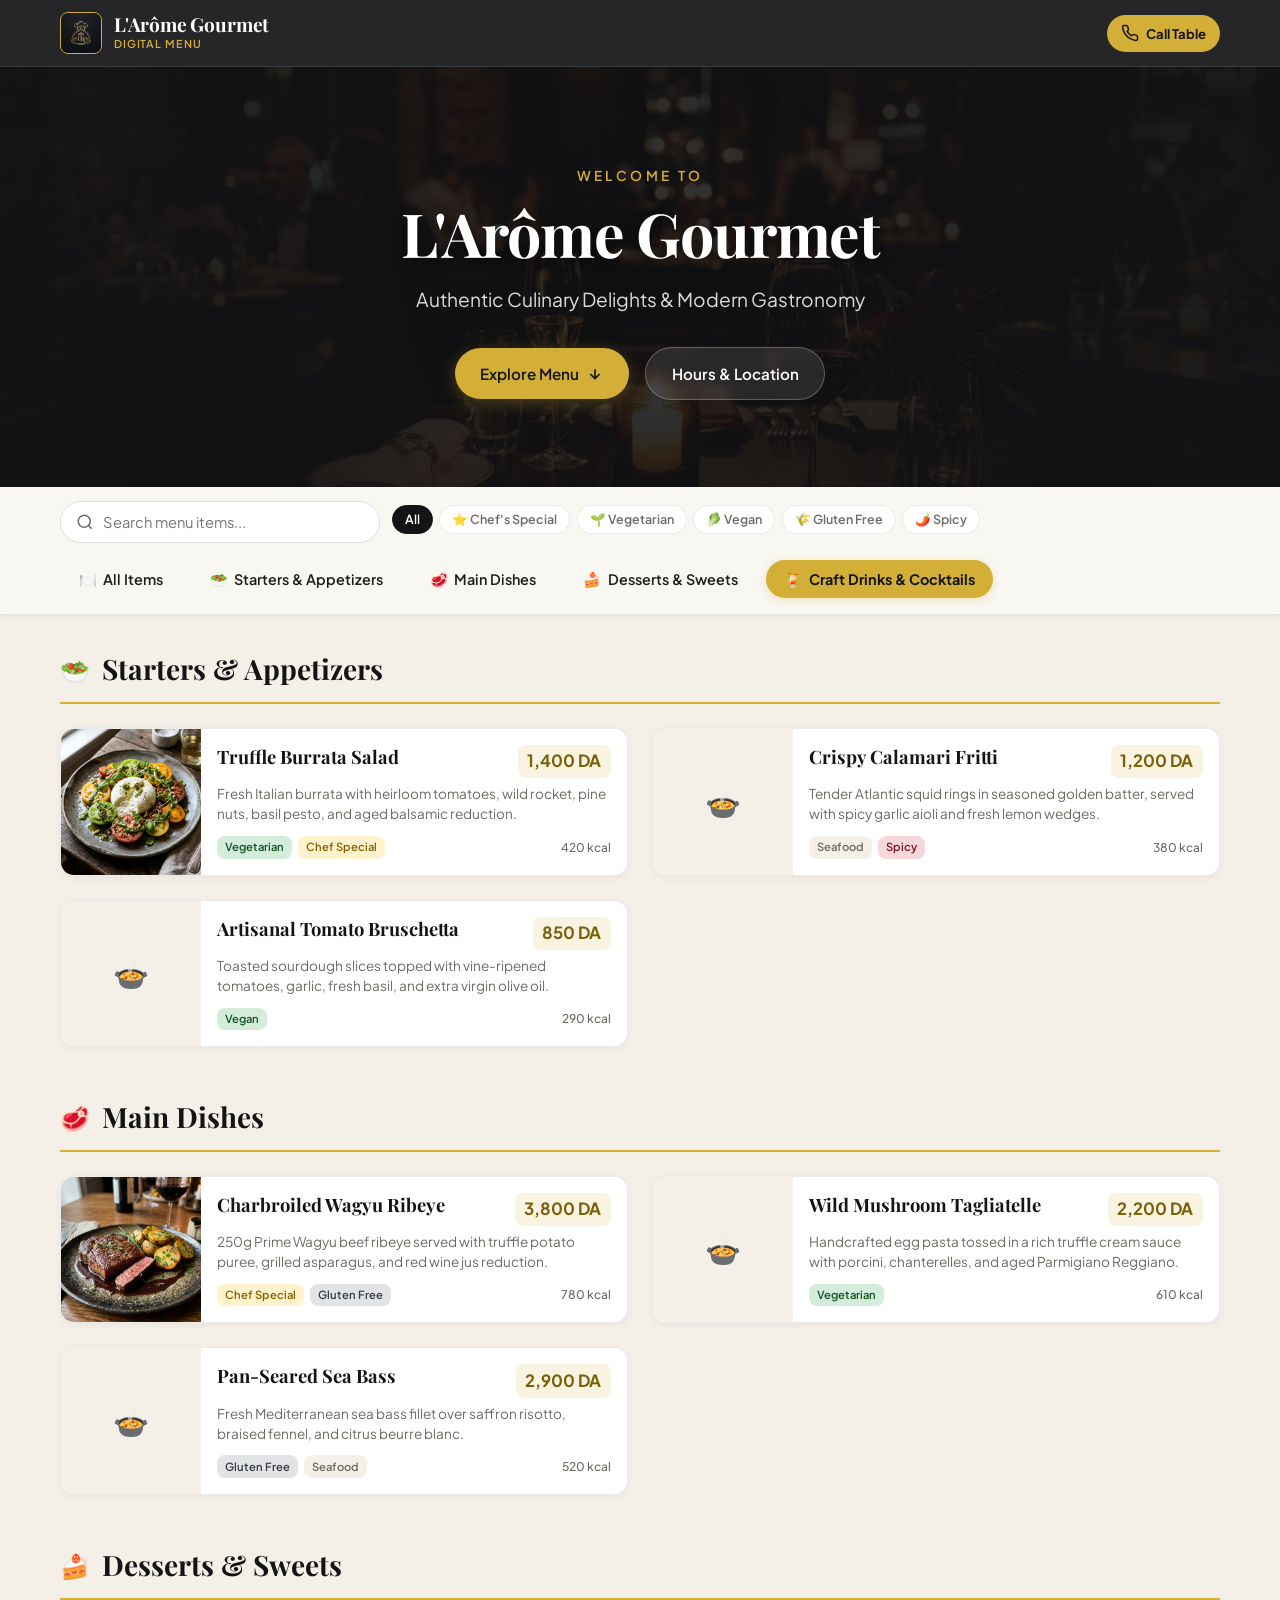
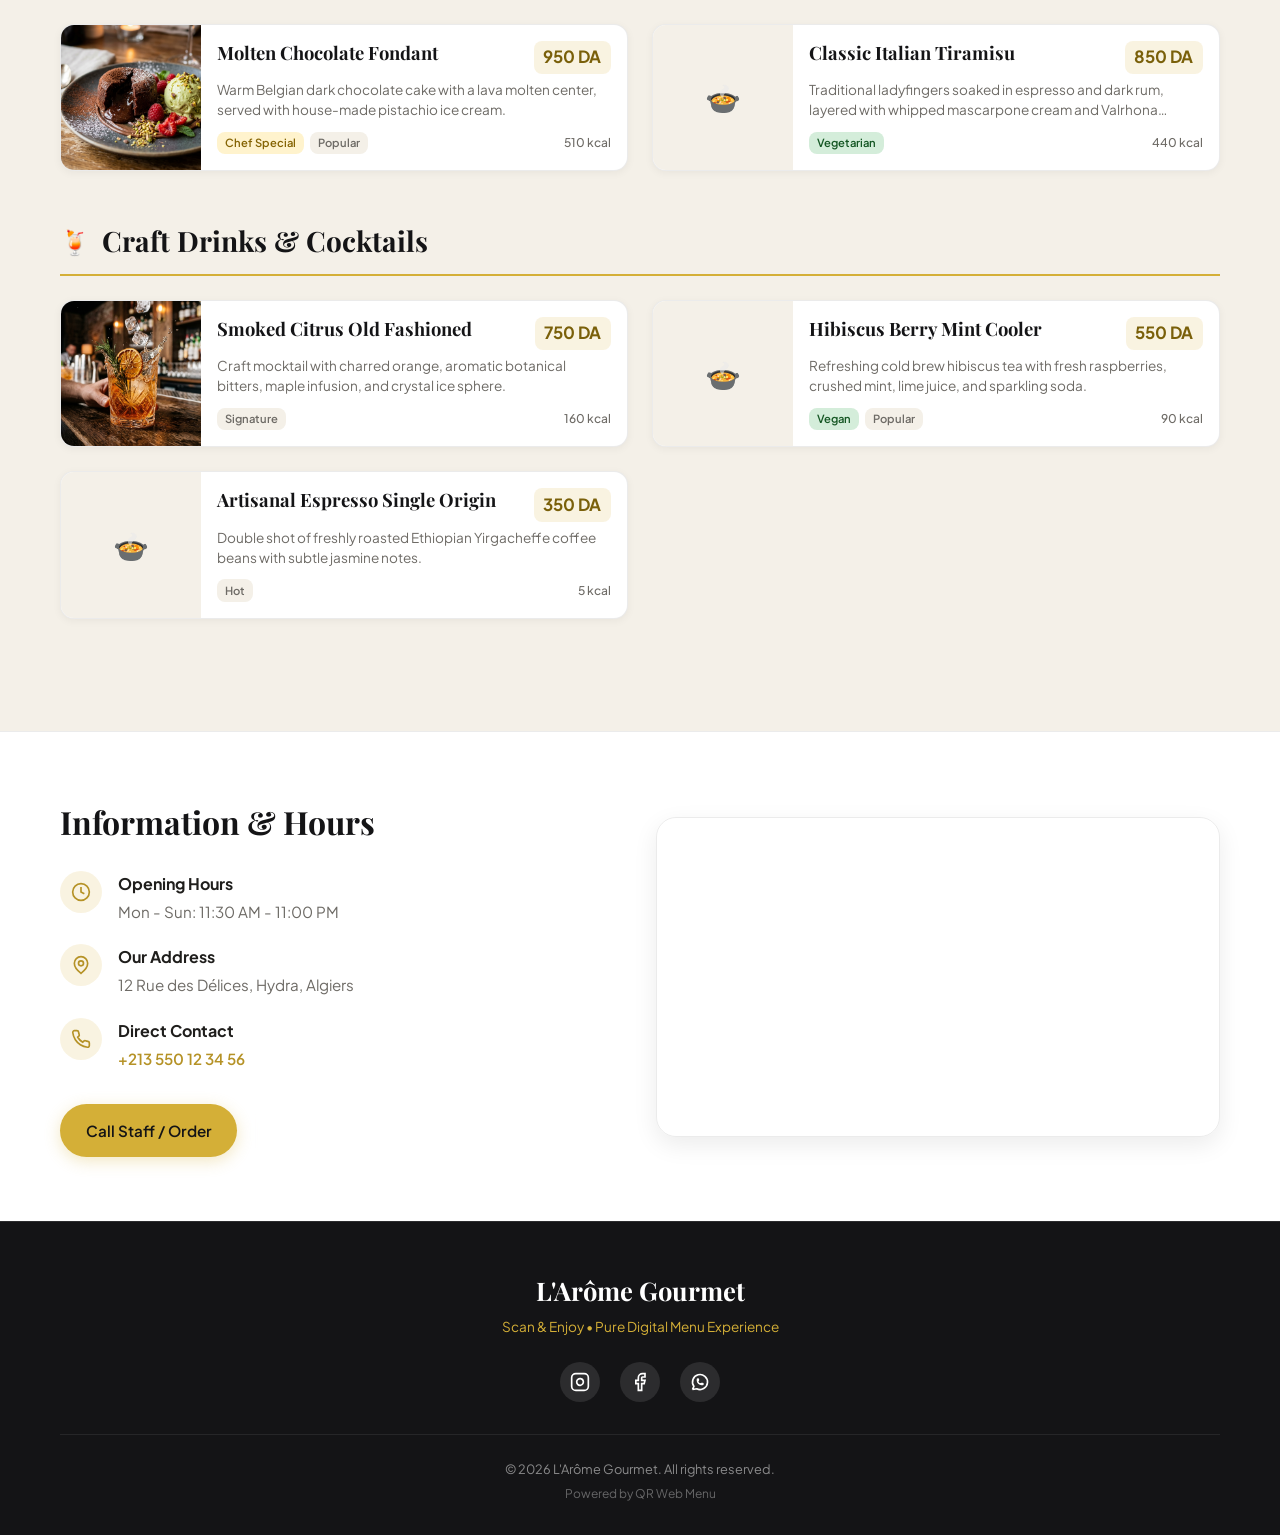
==== index.html @ 0fc79d44 "first commit" ====
<!DOCTYPE html>
<html lang="en">
<head>
  <meta charset="UTF-8">
  <meta name="viewport" content="width=device-width, initial-scale=1.0, maximum-scale=5.0">
  <meta name="description" content="Digital restaurant menu - Scan QR code on your table to view our fresh dishes, starters, desserts, and craft beverages.">
  <meta name="theme-color" content="#141416">
  <title>Restaurant Menu</title>
  
  <!-- Preconnect to Google Fonts -->
  <link rel="preconnect" href="https://fonts.googleapis.com">
  <link rel="preconnect" href="https://fonts.gstatic.com" crossorigin>
  <link href="https://fonts.googleapis.com/css2?family=Playfair+Display:ital,wght@0,500;0,600;0,700;1,400&family=Plus+Jakarta+Sans:wght@400;500;600;700&display=swap" rel="stylesheet">
  
  <!-- Stylesheet -->
  <link rel="stylesheet" href="style.css">
</head>
<body>

  <!-- =========================================================================
       1. HEADER (Sticky on scroll, mobile friendly)
       ========================================================================= -->
  <header class="site-header" id="site-header">
    <div class="container header-container">
      <a href="#hero" class="brand-link" id="brand-link">
        <img id="header-logo" src="data:image/svg+xml,%3Csvg xmlns='http://www.w3.org/2000/svg' width='1' height='1'%3E%3C/svg%3E" alt="Restaurant Logo" class="brand-logo" width="42" height="42">
        <div class="brand-text">
          <span id="header-name" class="brand-name">Restaurant</span>
          <span class="brand-badge">Digital Menu</span>
        </div>
      </a>

      <div class="header-actions">
        <a id="header-call-btn" href="tel:" class="header-action-btn call-btn" aria-label="Call Restaurant">
          <svg width="18" height="18" viewBox="0 0 24 24" fill="none" stroke="currentColor" stroke-width="2"><path d="M22 16.92v3a2 2 0 0 1-2.18 2 19.79 19.79 0 0 1-8.63-3.07 19.5 19.5 0 0 1-6-6 19.79 19.79 0 0 1-3.07-8.67A2 2 0 0 1 4.11 2h3a2 2 0 0 1 2 1.72 12.84 12.84 0 0 0 .7 2.81 2 2 0 0 1-.45 2.11L8.09 9.91a16 16 0 0 0 6 6l1.27-1.27a2 2 0 0 1 2.11-.45 12.84 12.84 0 0 0 2.81.7A2 2 0 0 1 22 16.92z"/></svg>
          <span class="btn-text">Call Table</span>
        </a>
      </div>
    </div>
  </header>

  <!-- =========================================================================
       2. HERO SECTION (Tagline, background image or color)
       ========================================================================= -->
  <section class="hero-section" id="hero">
    <div class="hero-backdrop" id="hero-backdrop"></div>
    <div class="hero-overlay"></div>
    <div class="container hero-content">
      <span class="hero-subheading">Welcome To</span>
      <h1 id="hero-title" class="hero-title">Restaurant Name</h1>
      <p id="hero-tagline" class="hero-tagline">Short tagline or welcome message</p>
      
      <div class="hero-buttons">
        <a href="#menu" class="btn btn-primary">
          <span>Explore Menu</span>
          <svg width="16" height="16" viewBox="0 0 24 24" fill="none" stroke="currentColor" stroke-width="2.5"><path d="M12 5v14M19 12l-7 7-7-7"/></svg>
        </a>
        <a href="#info" class="btn btn-outline">
          <span>Hours & Location</span>
        </a>
      </div>
    </div>
  </section>

  <!-- =========================================================================
       3. MENU SECTION (Categories, Search, Cards dynamically rendered via JS)
       ========================================================================= -->
  <section class="menu-section" id="menu">
    
    <!-- Sticky Control Panel: Search & Category Navigation -->
    <div class="menu-controls-sticky">
      <div class="container">
        
        <!-- Search & Filter Row -->
        <div class="search-filter-wrapper">
          <div class="search-box">
            <svg class="search-icon" width="18" height="18" viewBox="0 0 24 24" fill="none" stroke="currentColor" stroke-width="2"><circle cx="11" cy="11" r="8"/><path d="m21 21-4.3-4.3"/></svg>
            <input type="text" id="search-input" placeholder="Search menu items..." aria-label="Search menu items">
            <button id="clear-search-btn" class="clear-search-btn" aria-label="Clear Search" hidden>&times;</button>
          </div>

          <!-- Tag Filters (Dietary/Features) -->
          <div class="tag-filters" id="tag-filters">
            <button class="tag-pill active" data-tag="all">All</button>
            <button class="tag-pill" data-tag="Chef Special">⭐ Chef's Special</button>
            <button class="tag-pill" data-tag="Vegetarian">🌱 Vegetarian</button>
            <button class="tag-pill" data-tag="Vegan">🥬 Vegan</button>
            <button class="tag-pill" data-tag="Gluten Free">🌾 Gluten Free</button>
            <button class="tag-pill" data-tag="Spicy">🌶️ Spicy</button>
          </div>
        </div>

        <!-- Horizontal Scrollable Category Tabs -->
        <nav class="category-tabs" id="category-tabs" aria-label="Menu categories">
          <!-- Dynamically populated by script.js -->
        </nav>
      </div>
    </div>

    <!-- Main Dynamic Menu Items Container -->
    <div class="container menu-display">
      <div id="menu-container" class="menu-container">
        <!-- Rendered dynamically by script.js from menu-data.js -->
      </div>
      
      <div id="no-results" class="no-results" hidden>
        <div class="no-results-icon">🔍</div>
        <h3>No matching dishes found</h3>
        <p>Try searching for something else or reset your filter.</p>
        <button id="reset-filter-btn" class="btn btn-outline">Reset Search</button>
      </div>
    </div>
  </section>

  <!-- =========================================================================
       4. INFO SECTION (Hours, Address, Phone, Google Maps iframe)
       ========================================================================= -->
  <section class="info-section" id="info">
    <div class="container">
      <div class="info-grid">
        
        <div class="info-card">
          <h2 class="info-heading">Information & Hours</h2>
          
          <div class="info-item">
            <div class="info-icon">
              <svg width="20" height="20" viewBox="0 0 24 24" fill="none" stroke="currentColor" stroke-width="2"><circle cx="12" cy="12" r="10"/><polyline points="12 6 12 12 16 14"/></svg>
            </div>
            <div>
              <h3>Opening Hours</h3>
              <p id="info-hours">Mon - Sun: 11:30 AM - 11:00 PM</p>
            </div>
          </div>

          <div class="info-item">
            <div class="info-icon">
              <svg width="20" height="20" viewBox="0 0 24 24" fill="none" stroke="currentColor" stroke-width="2"><path d="M20 10c0 6-8 12-8 12s-8-6-8-12a8 8 0 0 1 16 0Z"/><circle cx="12" cy="10" r="3"/></svg>
            </div>
            <div>
              <h3>Our Address</h3>
              <p id="info-address">12 Rue des Délices, Hydra, Algiers</p>
            </div>
          </div>

          <div class="info-item">
            <div class="info-icon">
              <svg width="20" height="20" viewBox="0 0 24 24" fill="none" stroke="currentColor" stroke-width="2"><path d="M22 16.92v3a2 2 0 0 1-2.18 2 19.79 19.79 0 0 1-8.63-3.07 19.5 19.5 0 0 1-6-6 19.79 19.79 0 0 1-3.07-8.67A2 2 0 0 1 4.11 2h3a2 2 0 0 1 2 1.72 12.84 12.84 0 0 0 .7 2.81 2 2 0 0 1-.45 2.11L8.09 9.91a16 16 0 0 0 6 6l1.27-1.27a2 2 0 0 1 2.11-.45 12.84 12.84 0 0 0 2.81.7A2 2 0 0 1 22 16.92z"/></svg>
            </div>
            <div>
              <h3>Direct Contact</h3>
              <a id="info-phone" href="tel:" class="contact-link">+213 550 12 34 56</a>
            </div>
          </div>

          <!-- Quick Action Buttons -->
          <div class="info-actions">
            <a id="info-call-action" href="tel:" class="btn btn-primary">
              <span>Call Staff / Order</span>
            </a>
            <a id="info-map-action" href="#map-box" class="btn btn-outline">
              <span>Get Directions</span>
            </a>
          </div>
        </div>

        <!-- Google Maps Embed Container -->
        <div class="map-card" id="map-box">
          <iframe id="google-map-iframe" src="" width="100%" height="100%" style="border:0;" allowfullscreen="" loading="lazy" referrerpolicy="no-referrer-when-downgrade" title="Restaurant Map Location"></iframe>
        </div>

      </div>
    </div>
  </section>

  <!-- =========================================================================
       5. FOOTER (Social links & small credit line)
       ========================================================================= -->
  <footer class="site-footer">
    <div class="container footer-content">
      <div class="footer-brand">
        <span id="footer-restaurant-name" class="footer-name">Restaurant</span>
        <p class="footer-sub">Scan & Enjoy • Pure Digital Menu Experience</p>
      </div>

      <div class="social-links" id="social-links">
        <!-- Rendered dynamically by script.js -->
      </div>

      <div class="footer-bottom">
        <p>&copy; <span id="copyright-year">2026</span> <span id="footer-copy-name">Restaurant</span>. All rights reserved.</p>
        <p class="credit-line">Powered by QR Web Menu</p>
      </div>
    </div>
  </footer>

  <!-- =========================================================================
       ITEM DETAIL MODAL (Quick View on card click)
       ========================================================================= -->
  <div id="item-modal" class="modal" aria-hidden="true" role="dialog">
    <div class="modal-backdrop" id="modal-backdrop"></div>
    <div class="modal-card">
      <button id="modal-close" class="modal-close" aria-label="Close Modal">&times;</button>
      <div id="modal-body" class="modal-body">
        <!-- Populated dynamically via JS -->
      </div>
    </div>
  </div>

  <!-- =========================================================================
       SCRIPTS (Must load menu-data.js first, then script.js)
       ========================================================================= -->
  <script src="menu-data.js"></script>
  <script src="script.js"></script>
</body>
</html>
---- style.css ----
/* ==========================================================================
   STYLE.CSS - MODERN RESPONSIVE RESTAURANT DIGITAL MENU
   ==========================================================================
   CSS Custom Properties at :root sync dynamically with menu-data.js
   Mobile-first architecture tailored for instant QR code table access.
   ========================================================================== */

/* --------------------------------------------------------------------------
   1. COLOR PALETTE & DESIGN TOKENS
   -------------------------------------------------------------------------- */
:root {
  /* Default fallbacks - overwritten dynamically by script.js using menu-data.js */
  --color-primary: #141416;
  --color-secondary: #f9f7f2;
  --color-accent: #d4af37;
  --color-accent-hover: #b59226;
  --color-text: #1f1e1c;
  --color-text-muted: #6e6b66;
  --color-bg-light: #f4f0e8;
  --color-card-bg: #ffffff;
  --color-border: rgba(0, 0, 0, 0.08);

  /* Functional Theme Tokens */
  --font-serif: 'Playfair Display', Georgia, serif;
  --font-sans: 'Plus Jakarta Sans', -apple-system, BlinkMacSystemFont, 'Segoe UI', Roboto, sans-serif;
  
  --radius-sm: 8px;
  --radius-md: 14px;
  --radius-lg: 20px;
  --radius-full: 9999px;

  --shadow-sm: 0 2px 8px rgba(0, 0, 0, 0.05);
  --shadow-md: 0 8px 24px rgba(0, 0, 0, 0.08);
  --shadow-lg: 0 16px 36px rgba(0, 0, 0, 0.15);

  --transition-fast: 0.2s cubic-bezier(0.4, 0, 0.2, 1);
  --transition-normal: 0.3s cubic-bezier(0.4, 0, 0.2, 1);
}

/* --------------------------------------------------------------------------
   2. CORE RESET & BASE STYLES
   -------------------------------------------------------------------------- */
*, *::before, *::after {
  box-sizing: border-box;
  margin: 0;
  padding: 0;
}

html {
  scroll-behavior: smooth;
  scroll-padding-top: 130px; /* Offset for double sticky bar on mobile */
  font-size: 16px;
  -webkit-tap-highlight-color: transparent;
}

body {
  font-family: var(--font-sans);
  background-color: var(--color-bg-light);
  color: var(--color-text);
  line-height: 1.6;
  -webkit-font-smoothing: antialiased;
  -moz-osx-font-smoothing: grayscale;
  overflow-x: hidden;
}

img {
  max-width: 100%;
  height: auto;
  display: block;
}

a {
  color: inherit;
  text-decoration: none;
}

button {
  font-family: inherit;
  cursor: pointer;
  border: none;
  background: none;
}

.container {
  width: 100%;
  max-width: 1200px;
  margin: 0 auto;
  padding: 0 1.25rem;
}

/* --------------------------------------------------------------------------
   3. HEADER (Sticky Navigation)
   -------------------------------------------------------------------------- */
.site-header {
  position: sticky;
  top: 0;
  z-index: 100;
  background-color: rgba(20, 20, 22, 0.92);
  backdrop-filter: blur(12px);
  -webkit-backdrop-filter: blur(12px);
  border-bottom: 1px solid rgba(255, 255, 255, 0.1);
  color: #ffffff;
  padding: 0.75rem 0;
  transition: background-color var(--transition-normal);
}

.header-container {
  display: flex;
  align-items: center;
  justify-content: space-between;
}

.brand-link {
  display: flex;
  align-items: center;
  gap: 0.75rem;
}

.brand-logo {
  width: 42px;
  height: 42px;
  border-radius: var(--radius-sm);
  object-fit: cover;
  border: 1px solid var(--color-accent);
  background-color: var(--color-primary);
}

.brand-text {
  display: flex;
  flex-direction: column;
}

.brand-name {
  font-family: var(--font-serif);
  font-size: 1.2rem;
  font-weight: 700;
  line-height: 1.1;
  color: #ffffff;
  letter-spacing: -0.01em;
}

.brand-badge {
  font-size: 0.68rem;
  text-transform: uppercase;
  letter-spacing: 0.08em;
  color: var(--color-accent);
  font-weight: 600;
}

.header-action-btn {
  display: inline-flex;
  align-items: center;
  gap: 0.4rem;
  background: var(--color-accent);
  color: var(--color-primary);
  font-weight: 700;
  font-size: 0.82rem;
  padding: 0.5rem 0.9rem;
  border-radius: var(--radius-full);
  transition: transform var(--transition-fast), background var(--transition-fast);
}

.header-action-btn:active {
  transform: scale(0.95);
}

/* --------------------------------------------------------------------------
   4. HERO SECTION
   -------------------------------------------------------------------------- */
.hero-section {
  position: relative;
  min-height: 420px;
  display: flex;
  align-items: center;
  justify-content: center;
  text-align: center;
  color: #ffffff;
  padding: 4rem 1.25rem 3.5rem;
  background-color: var(--color-primary);
  overflow: hidden;
}

.hero-backdrop {
  position: absolute;
  inset: 0;
  background-size: cover;
  background-position: center;
  opacity: 0.35;
  filter: brightness(0.7) contrast(1.1);
  transform: scale(1.05);
  transition: transform 10s ease-out;
}

.hero-section:hover .hero-backdrop {
  transform: scale(1);
}

.hero-overlay {
  position: absolute;
  inset: 0;
  background: radial-gradient(circle at center, rgba(20,20,22,0.4) 0%, rgba(20,20,22,0.92) 100%);
}

.hero-content {
  position: relative;
  z-index: 2;
  max-width: 680px;
}

.hero-subheading {
  display: inline-block;
  font-size: 0.85rem;
  text-transform: uppercase;
  letter-spacing: 0.25em;
  color: var(--color-accent);
  margin-bottom: 0.75rem;
  font-weight: 600;
}

.hero-title {
  font-family: var(--font-serif);
  font-size: clamp(2.2rem, 6vw, 3.8rem);
  font-weight: 700;
  line-height: 1.15;
  margin-bottom: 1rem;
  letter-spacing: -0.02em;
  text-shadow: 0 2px 10px rgba(0,0,0,0.5);
}

.hero-tagline {
  font-size: clamp(1rem, 2.5vw, 1.2rem);
  color: rgba(255, 255, 255, 0.85);
  margin-bottom: 2rem;
  font-weight: 400;
  max-width: 540px;
  margin-left: auto;
  margin-right: auto;
}

.hero-buttons {
  display: flex;
  align-items: center;
  justify-content: center;
  gap: 1rem;
  flex-wrap: wrap;
}

/* Button Variants */
.btn {
  display: inline-flex;
  align-items: center;
  justify-content: center;
  gap: 0.5rem;
  padding: 0.85rem 1.6rem;
  border-radius: var(--radius-full);
  font-weight: 600;
  font-size: 0.95rem;
  transition: all var(--transition-normal);
  text-decoration: none;
}

.btn-primary {
  background-color: var(--color-accent);
  color: var(--color-primary);
  box-shadow: 0 4px 16px rgba(212, 175, 55, 0.3);
}

.btn-primary:hover {
  background-color: var(--color-accent-hover);
  transform: translateY(-2px);
  box-shadow: 0 6px 20px rgba(212, 175, 55, 0.4);
}

.btn-outline {
  background-color: rgba(255, 255, 255, 0.1);
  color: #ffffff;
  border: 1px solid rgba(255, 255, 255, 0.25);
  backdrop-filter: blur(4px);
}

.btn-outline:hover {
  background-color: rgba(255, 255, 255, 0.2);
  border-color: #ffffff;
}

/* --------------------------------------------------------------------------
   5. MENU CONTROL STICKY BAR (Search & Category Pills)
   -------------------------------------------------------------------------- */
.menu-controls-sticky {
  position: sticky;
  top: 61px; /* Height of header */
  z-index: 90;
  background-color: var(--color-secondary);
  border-bottom: 1px solid var(--color-border);
  padding: 0.85rem 0 0.5rem;
  box-shadow: var(--shadow-sm);
}

.search-filter-wrapper {
  display: flex;
  flex-direction: column;
  gap: 0.75rem;
  margin-bottom: 0.75rem;
}

.search-box {
  position: relative;
  display: flex;
  align-items: center;
  width: 100%;
}

.search-icon {
  position: absolute;
  left: 1rem;
  color: var(--color-text-muted);
  pointer-events: none;
}

.search-box input {
  width: 100%;
  padding: 0.7rem 2.8rem 0.7rem 2.6rem;
  border-radius: var(--radius-full);
  border: 1px solid rgba(0, 0, 0, 0.12);
  background-color: #ffffff;
  font-family: inherit;
  font-size: 0.92rem;
  color: var(--color-text);
  outline: none;
  transition: border-color var(--transition-fast), box-shadow var(--transition-fast);
}

.search-box input:focus {
  border-color: var(--color-accent);
  box-shadow: 0 0 0 3px rgba(212, 175, 55, 0.2);
}

.clear-search-btn {
  position: absolute;
  right: 0.8rem;
  font-size: 1.4rem;
  color: var(--color-text-muted);
  line-height: 1;
  padding: 0.2rem 0.5rem;
}

/* Tag Pills */
.tag-filters {
  display: flex;
  align-items: center;
  gap: 0.4rem;
  overflow-x: auto;
  padding-bottom: 0.3rem;
  scrollbar-width: none;
  -ms-overflow-style: none;
}

.tag-filters::-webkit-scrollbar {
  display: none;
}

.tag-pill {
  white-space: nowrap;
  font-size: 0.78rem;
  font-weight: 600;
  padding: 0.35rem 0.75rem;
  border-radius: var(--radius-full);
  background-color: #ffffff;
  color: var(--color-text-muted);
  border: 1px solid rgba(0, 0, 0, 0.08);
  transition: all var(--transition-fast);
}

.tag-pill:hover, .tag-pill.active {
  background-color: var(--color-primary);
  color: #ffffff;
  border-color: var(--color-primary);
}

/* Category Tabs (Horizontal Scroll) */
.category-tabs {
  display: flex;
  align-items: center;
  gap: 0.6rem;
  overflow-x: auto;
  padding: 0.3rem 0 0.5rem;
  scrollbar-width: none;
  -ms-overflow-style: none;
}

.category-tabs::-webkit-scrollbar {
  display: none;
}

.tab-btn {
  white-space: nowrap;
  display: inline-flex;
  align-items: center;
  gap: 0.4rem;
  font-size: 0.9rem;
  font-weight: 600;
  padding: 0.55rem 1.1rem;
  border-radius: var(--radius-full);
  background-color: transparent;
  color: var(--color-text);
  border: 1px solid transparent;
  transition: all var(--transition-fast);
}

.tab-btn:hover {
  background-color: rgba(0, 0, 0, 0.05);
}

.tab-btn.active {
  background-color: var(--color-accent);
  color: var(--color-primary);
  font-weight: 700;
  box-shadow: 0 2px 10px rgba(212, 175, 55, 0.3);
}

/* --------------------------------------------------------------------------
   6. MENU CONTAINER & CARDS
   -------------------------------------------------------------------------- */
.menu-display {
  padding: 2rem 1.25rem 4rem;
}

.category-group {
  margin-bottom: 3rem;
  scroll-margin-top: 170px;
}

.category-header {
  display: flex;
  align-items: center;
  gap: 0.75rem;
  margin-bottom: 1.5rem;
  padding-bottom: 0.6rem;
  border-bottom: 2px solid var(--color-accent);
}

.category-title {
  font-family: var(--font-serif);
  font-size: 1.75rem;
  font-weight: 700;
  color: var(--color-primary);
}

.category-icon {
  font-size: 1.5rem;
}

.items-grid {
  display: grid;
  grid-template-columns: 1fr;
  gap: 1.25rem;
}

/* Card Styling */
.menu-card {
  display: flex;
  flex-direction: row;
  background-color: var(--color-card-bg);
  border-radius: var(--radius-md);
  overflow: hidden;
  box-shadow: var(--shadow-sm);
  border: 1px solid var(--color-border);
  transition: transform var(--transition-fast), box-shadow var(--transition-fast);
  cursor: pointer;
  position: relative;
}

.menu-card:hover {
  transform: translateY(-3px);
  box-shadow: var(--shadow-md);
}

.menu-card:active {
  transform: scale(0.98);
}

.card-media {
  width: 110px;
  min-width: 110px;
  height: 100%;
  min-height: 120px;
  position: relative;
  background-color: var(--color-bg-light);
  overflow: hidden;
}

.card-img {
  width: 100%;
  height: 100%;
  object-fit: cover;
  transition: transform 0.5s ease;
}

.menu-card:hover .card-img {
  transform: scale(1.08);
}

.card-body {
  flex: 1;
  padding: 1rem;
  display: flex;
  flex-direction: column;
  justify-content: space-between;
}

.card-header-row {
  display: flex;
  align-items: flex-start;
  justify-content: space-between;
  gap: 0.75rem;
  margin-bottom: 0.4rem;
}

.item-title {
  font-family: var(--font-serif);
  font-size: 1.15rem;
  font-weight: 700;
  color: var(--color-primary);
  line-height: 1.25;
}

.item-price {
  font-weight: 700;
  font-size: 1.05rem;
  color: var(--color-primary);
  white-space: nowrap;
  background-color: rgba(212, 175, 55, 0.15);
  color: #7a600a;
  padding: 0.2rem 0.6rem;
  border-radius: var(--radius-sm);
}

.item-desc {
  font-size: 0.85rem;
  color: var(--color-text-muted);
  line-height: 1.45;
  margin-bottom: 0.75rem;
  display: -webkit-box;
  -webkit-line-clamp: 2;
  -webkit-box-orient: vertical;
  overflow: hidden;
}

.card-footer-row {
  display: flex;
  align-items: center;
  justify-content: space-between;
  gap: 0.5rem;
  flex-wrap: wrap;
}

.badges-list {
  display: flex;
  align-items: center;
  gap: 0.35rem;
  flex-wrap: wrap;
}

.badge {
  font-size: 0.7rem;
  font-weight: 600;
  padding: 0.15rem 0.5rem;
  border-radius: var(--radius-sm);
  background-color: var(--color-bg-light);
  color: var(--color-text-muted);
}

.badge-chef { background-color: #fff3cd; color: #856404; }
.badge-veg { background-color: #d4edda; color: #155724; }
.badge-vegan { background-color: #d1e7dd; color: #0f5132; }
.badge-gf { background-color: #e2e3e5; color: #383d41; }
.badge-spicy { background-color: #f8d7da; color: #721c24; }

.item-calories {
  font-size: 0.75rem;
  color: var(--color-text-muted);
  font-weight: 500;
}

/* No Results Banner */
.no-results {
  text-align: center;
  padding: 4rem 1rem;
  background: var(--color-card-bg);
  border-radius: var(--radius-lg);
  border: 1px dashed var(--color-border);
}

.no-results-icon {
  font-size: 3rem;
  margin-bottom: 1rem;
}

.no-results h3 {
  font-family: var(--font-serif);
  font-size: 1.4rem;
  margin-bottom: 0.5rem;
}

.no-results p {
  color: var(--color-text-muted);
  margin-bottom: 1.5rem;
}

/* --------------------------------------------------------------------------
   7. INFO SECTION (Hours, Address, Map)
   -------------------------------------------------------------------------- */
.info-section {
  padding: 4rem 0;
  background-color: #ffffff;
  border-top: 1px solid var(--color-border);
}

.info-grid {
  display: grid;
  grid-template-columns: 1fr;
  gap: 2rem;
}

.info-heading {
  font-family: var(--font-serif);
  font-size: 2rem;
  font-weight: 700;
  margin-bottom: 1.5rem;
  color: var(--color-primary);
}

.info-item {
  display: flex;
  align-items: flex-start;
  gap: 1rem;
  margin-bottom: 1.25rem;
}

.info-icon {
  width: 42px;
  height: 42px;
  border-radius: 50%;
  background-color: rgba(212, 175, 55, 0.15);
  color: var(--color-accent-hover);
  display: flex;
  align-items: center;
  justify-content: center;
  flex-shrink: 0;
}

.info-item h3 {
  font-size: 1rem;
  font-weight: 700;
  margin-bottom: 0.2rem;
}

.info-item p, .contact-link {
  color: var(--color-text-muted);
  font-size: 0.95rem;
}

.contact-link {
  color: var(--color-accent-hover);
  font-weight: 600;
}

.info-actions {
  display: flex;
  gap: 0.75rem;
  margin-top: 2rem;
  flex-wrap: wrap;
}

.map-card {
  min-height: 320px;
  border-radius: var(--radius-lg);
  overflow: hidden;
  box-shadow: var(--shadow-md);
  border: 1px solid var(--color-border);
}

/* --------------------------------------------------------------------------
   8. FOOTER
   -------------------------------------------------------------------------- */
.site-footer {
  background-color: var(--color-primary);
  color: rgba(255, 255, 255, 0.8);
  padding: 3rem 0 2rem;
  text-align: center;
  border-top: 1px solid rgba(255, 255, 255, 0.1);
}

.footer-brand {
  margin-bottom: 1.5rem;
}

.footer-name {
  font-family: var(--font-serif);
  font-size: 1.6rem;
  font-weight: 700;
  color: #ffffff;
  display: block;
  margin-bottom: 0.3rem;
}

.footer-sub {
  font-size: 0.85rem;
  color: var(--color-accent);
}

.social-links {
  display: flex;
  align-items: center;
  justify-content: center;
  gap: 1.25rem;
  margin-bottom: 2rem;
}

.social-icon {
  width: 40px;
  height: 40px;
  border-radius: 50%;
  background-color: rgba(255, 255, 255, 0.1);
  color: #ffffff;
  display: flex;
  align-items: center;
  justify-content: center;
  transition: all var(--transition-fast);
}

.social-icon:hover {
  background-color: var(--color-accent);
  color: var(--color-primary);
  transform: translateY(-2px);
}

.footer-bottom {
  font-size: 0.8rem;
  color: rgba(255, 255, 255, 0.5);
  border-top: 1px solid rgba(255, 255, 255, 0.08);
  padding-top: 1.5rem;
}

.credit-line {
  margin-top: 0.3rem;
  font-size: 0.75rem;
  color: rgba(255, 255, 255, 0.35);
}

/* --------------------------------------------------------------------------
   9. MODAL DETAIL DIALOG
   -------------------------------------------------------------------------- */
.modal {
  position: fixed;
  inset: 0;
  z-index: 1000;
  display: flex;
  align-items: center;
  justify-content: center;
  padding: 1rem;
  opacity: 0;
  visibility: hidden;
  transition: opacity var(--transition-normal), visibility var(--transition-normal);
}

.modal.open {
  opacity: 1;
  visibility: visible;
}

.modal-backdrop {
  position: absolute;
  inset: 0;
  background-color: rgba(0, 0, 0, 0.65);
  backdrop-filter: blur(6px);
}

.modal-card {
  position: relative;
  z-index: 2;
  width: 100%;
  max-width: 500px;
  max-height: 85vh;
  background-color: #ffffff;
  border-radius: var(--radius-lg);
  overflow-y: auto;
  box-shadow: var(--shadow-lg);
  transform: scale(0.92);
  transition: transform var(--transition-normal);
}

.modal.open .modal-card {
  transform: scale(1);
}

.modal-close {
  position: absolute;
  top: 1rem;
  right: 1rem;
  z-index: 10;
  width: 36px;
  height: 36px;
  border-radius: 50%;
  background-color: rgba(0, 0, 0, 0.5);
  color: #ffffff;
  font-size: 1.5rem;
  display: flex;
  align-items: center;
  justify-content: center;
  line-height: 1;
}

.modal-body-img {
  width: 100%;
  height: 240px;
  object-fit: cover;
}

.modal-body-content {
  padding: 1.5rem;
}

.modal-title-row {
  display: flex;
  justify-content: space-between;
  align-items: flex-start;
  gap: 1rem;
  margin-bottom: 0.75rem;
}

.modal-item-title {
  font-family: var(--font-serif);
  font-size: 1.5rem;
  font-weight: 700;
  color: var(--color-primary);
}

.modal-item-price {
  font-size: 1.25rem;
  font-weight: 700;
  color: #7a600a;
  background-color: rgba(212, 175, 55, 0.15);
  padding: 0.25rem 0.75rem;
  border-radius: var(--radius-sm);
  white-space: nowrap;
}

.modal-item-desc {
  font-size: 0.95rem;
  color: var(--color-text-muted);
  line-height: 1.6;
  margin-bottom: 1.25rem;
}

/* --------------------------------------------------------------------------
   10. MEDIA QUERIES (Responsive Desktop Scalability)
   -------------------------------------------------------------------------- */
@media (min-width: 640px) {
  .items-grid {
    grid-template-columns: repeat(2, 1fr);
  }

  .search-filter-wrapper {
    flex-direction: row;
    align-items: center;
  }

  .search-box {
    max-width: 320px;
  }
}

@media (min-width: 992px) {
  .items-grid {
    grid-template-columns: repeat(2, 1fr);
    gap: 1.5rem;
  }

  .info-grid {
    grid-template-columns: 1fr 1fr;
    align-items: center;
  }

  .card-media {
    width: 140px;
    min-width: 140px;
  }
}
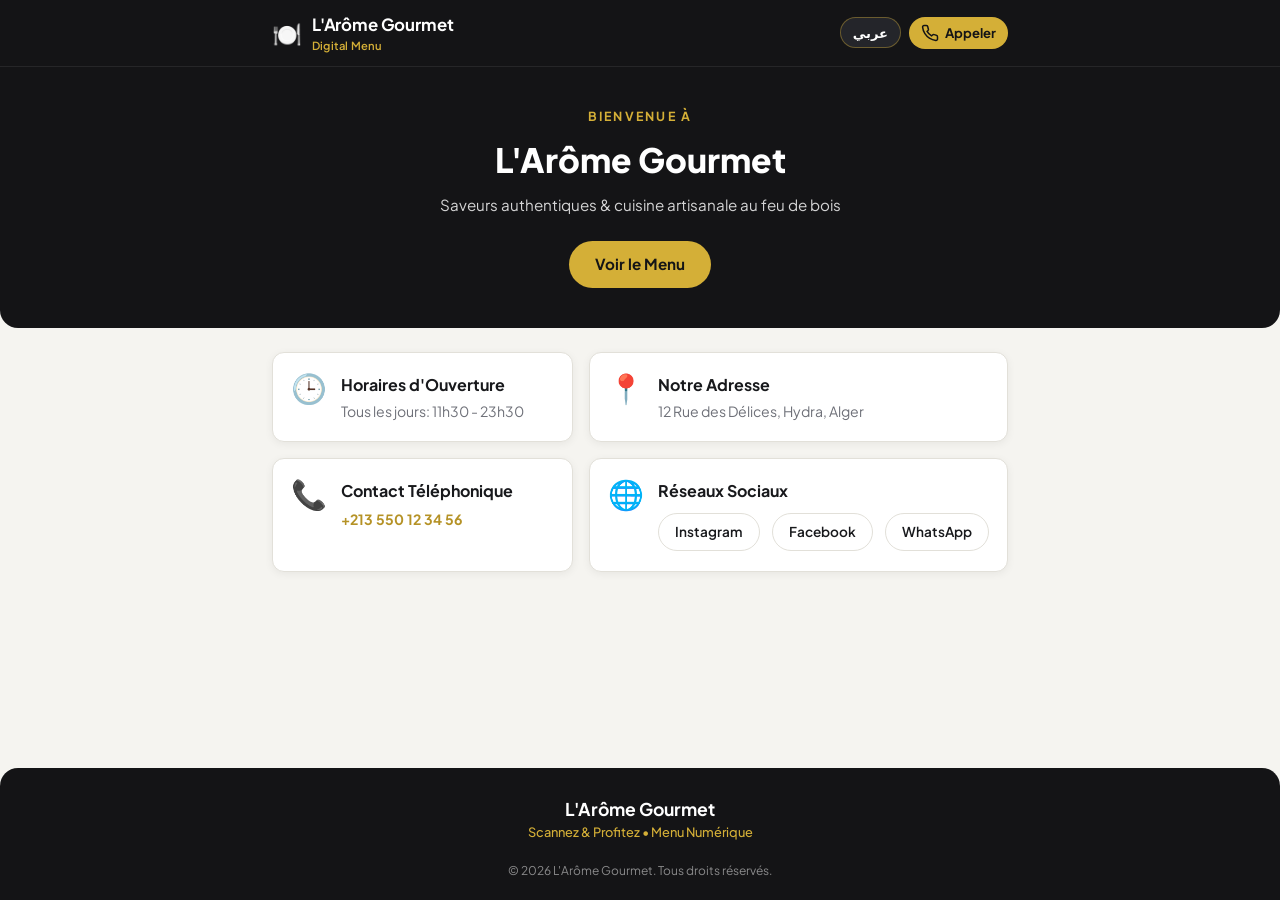
==== commit eadeb38e: "New card design based on Foodly-style reference" ====
--- a/index.html
+++ b/index.html
@@ -1,214 +1,137 @@
 <!DOCTYPE html>
-<html lang="en">
+<html lang="fr" dir="ltr">
 <head>
   <meta charset="UTF-8">
   <meta name="viewport" content="width=device-width, initial-scale=1.0, maximum-scale=5.0">
-  <meta name="description" content="Digital restaurant menu - Scan QR code on your table to view our fresh dishes, starters, desserts, and craft beverages.">
+  <meta name="description" content="L'Arôme Gourmet - Restaurant à Hydra, Alger. Découvrez nos spécialités au feu de bois et notre menu numérique.">
   <meta name="theme-color" content="#141416">
-  <title>Restaurant Menu</title>
+  <title>L'Arôme Gourmet | Accueil</title>
   
   <!-- Preconnect to Google Fonts -->
   <link rel="preconnect" href="https://fonts.googleapis.com">
   <link rel="preconnect" href="https://fonts.gstatic.com" crossorigin>
-  <link href="https://fonts.googleapis.com/css2?family=Playfair+Display:ital,wght@0,500;0,600;0,700;1,400&family=Plus+Jakarta+Sans:wght@400;500;600;700&display=swap" rel="stylesheet">
+  <link href="https://fonts.googleapis.com/css2?family=Plus+Jakarta+Sans:wght@400;500;600;700;800&family=Tajawal:wght@400;500;700;800&display=swap" rel="stylesheet">
   
   <!-- Stylesheet -->
   <link rel="stylesheet" href="style.css">
 </head>
-<body>
+<body data-category="home">
 
   <!-- =========================================================================
-       1. HEADER (Sticky on scroll, mobile friendly)
+       1. STICKY HEADER (Logo / Name + Language Switcher + Call)
        ========================================================================= -->
   <header class="site-header" id="site-header">
     <div class="container header-container">
-      <a href="#hero" class="brand-link" id="brand-link">
-        <img id="header-logo" src="data:image/svg+xml,%3Csvg xmlns='http://www.w3.org/2000/svg' width='1' height='1'%3E%3C/svg%3E" alt="Restaurant Logo" class="brand-logo" width="42" height="42">
+      <a href="index.html" class="brand-link" id="brand-link">
+        <span class="brand-icon">🍽️</span>
         <div class="brand-text">
-          <span id="header-name" class="brand-name">Restaurant</span>
-          <span class="brand-badge">Digital Menu</span>
+          <span id="header-name" class="brand-name">L'Arôme Gourmet</span>
+          <span id="header-badge" class="brand-badge">Digital Menu</span>
         </div>
       </a>
 
       <div class="header-actions">
-        <a id="header-call-btn" href="tel:" class="header-action-btn call-btn" aria-label="Call Restaurant">
+        <!-- Language Toggle Button -->
+        <button id="lang-toggle-btn" class="header-action-btn lang-toggle-btn" type="button" aria-label="Changer de langue">
+          <span id="lang-toggle-text">عربي</span>
+        </button>
+
+        <a id="header-call-btn" href="tel:+213550123456" class="header-action-btn call-btn" aria-label="Appeler le restaurant">
           <svg width="18" height="18" viewBox="0 0 24 24" fill="none" stroke="currentColor" stroke-width="2"><path d="M22 16.92v3a2 2 0 0 1-2.18 2 19.79 19.79 0 0 1-8.63-3.07 19.5 19.5 0 0 1-6-6 19.79 19.79 0 0 1-3.07-8.67A2 2 0 0 1 4.11 2h3a2 2 0 0 1 2 1.72 12.84 12.84 0 0 0 .7 2.81 2 2 0 0 1-.45 2.11L8.09 9.91a16 16 0 0 0 6 6l1.27-1.27a2 2 0 0 1 2.11-.45 12.84 12.84 0 0 0 2.81.7A2 2 0 0 1 22 16.92z"/></svg>
-          <span class="btn-text">Call Table</span>
+          <span id="header-call-text" class="btn-text">Appeler</span>
         </a>
       </div>
     </div>
   </header>
 
   <!-- =========================================================================
-       2. HERO SECTION (Tagline, background image or color)
+       2. HERO SECTION WITH "VOIR LE MENU" BUTTON
        ========================================================================= -->
   <section class="hero-section" id="hero">
-    <div class="hero-backdrop" id="hero-backdrop"></div>
-    <div class="hero-overlay"></div>
     <div class="container hero-content">
-      <span class="hero-subheading">Welcome To</span>
-      <h1 id="hero-title" class="hero-title">Restaurant Name</h1>
-      <p id="hero-tagline" class="hero-tagline">Short tagline or welcome message</p>
+      <span id="hero-subheading" class="hero-subheading">Bienvenue à</span>
+      <h1 id="hero-title" class="hero-title">L'Arôme Gourmet</h1>
+      <p id="hero-tagline" class="hero-tagline">Saveurs authentiques & cuisine artisanale au feu de bois</p>
       
-      <div class="hero-buttons">
-        <a href="#menu" class="btn btn-primary">
-          <span>Explore Menu</span>
-          <svg width="16" height="16" viewBox="0 0 24 24" fill="none" stroke="currentColor" stroke-width="2.5"><path d="M12 5v14M19 12l-7 7-7-7"/></svg>
-        </a>
-        <a href="#info" class="btn btn-outline">
-          <span>Hours & Location</span>
+      <div class="hero-actions-bar">
+        <!-- Primary CTA to dedicated Menu page -->
+        <a href="plat-du-jour.html" class="btn btn-primary" id="see-menu-btn">
+          <span id="see-menu-text">Voir le Menu</span>
         </a>
       </div>
     </div>
   </section>
 
   <!-- =========================================================================
-       3. MENU SECTION (Categories, Search, Cards dynamically rendered via JS)
+       3. RESTAURANT INFORMATION & CONTACT CARDS
        ========================================================================= -->
-  <section class="menu-section" id="menu">
-    
-    <!-- Sticky Control Panel: Search & Category Navigation -->
-    <div class="menu-controls-sticky">
-      <div class="container">
+  <main class="main-content">
+    <div class="container">
+      
+      <div class="info-cards-grid">
         
-        <!-- Search & Filter Row -->
-        <div class="search-filter-wrapper">
-          <div class="search-box">
-            <svg class="search-icon" width="18" height="18" viewBox="0 0 24 24" fill="none" stroke="currentColor" stroke-width="2"><circle cx="11" cy="11" r="8"/><path d="m21 21-4.3-4.3"/></svg>
-            <input type="text" id="search-input" placeholder="Search menu items..." aria-label="Search menu items">
-            <button id="clear-search-btn" class="clear-search-btn" aria-label="Clear Search" hidden>&times;</button>
-          </div>
-
-          <!-- Tag Filters (Dietary/Features) -->
-          <div class="tag-filters" id="tag-filters">
-            <button class="tag-pill active" data-tag="all">All</button>
-            <button class="tag-pill" data-tag="Chef Special">⭐ Chef's Special</button>
-            <button class="tag-pill" data-tag="Vegetarian">🌱 Vegetarian</button>
-            <button class="tag-pill" data-tag="Vegan">🥬 Vegan</button>
-            <button class="tag-pill" data-tag="Gluten Free">🌾 Gluten Free</button>
-            <button class="tag-pill" data-tag="Spicy">🌶️ Spicy</button>
+        <!-- Opening Hours Card -->
+        <div class="home-info-card">
+          <span class="home-info-icon">🕒</span>
+          <div>
+            <h3 id="info-hours-title" class="home-info-title">Horaires d'Ouverture</h3>
+            <p id="info-hours" class="home-info-text">Tous les jours: 11h30 - 23h30</p>
           </div>
         </div>
 
-        <!-- Horizontal Scrollable Category Tabs -->
-        <nav class="category-tabs" id="category-tabs" aria-label="Menu categories">
-          <!-- Dynamically populated by script.js -->
-        </nav>
-      </div>
-    </div>
-
-    <!-- Main Dynamic Menu Items Container -->
-    <div class="container menu-display">
-      <div id="menu-container" class="menu-container">
-        <!-- Rendered dynamically by script.js from menu-data.js -->
-      </div>
-      
-      <div id="no-results" class="no-results" hidden>
-        <div class="no-results-icon">🔍</div>
-        <h3>No matching dishes found</h3>
-        <p>Try searching for something else or reset your filter.</p>
-        <button id="reset-filter-btn" class="btn btn-outline">Reset Search</button>
-      </div>
-    </div>
-  </section>
-
-  <!-- =========================================================================
-       4. INFO SECTION (Hours, Address, Phone, Google Maps iframe)
-       ========================================================================= -->
-  <section class="info-section" id="info">
-    <div class="container">
-      <div class="info-grid">
-        
-        <div class="info-card">
-          <h2 class="info-heading">Information & Hours</h2>
-          
-          <div class="info-item">
-            <div class="info-icon">
-              <svg width="20" height="20" viewBox="0 0 24 24" fill="none" stroke="currentColor" stroke-width="2"><circle cx="12" cy="12" r="10"/><polyline points="12 6 12 12 16 14"/></svg>
-            </div>
-            <div>
-              <h3>Opening Hours</h3>
-              <p id="info-hours">Mon - Sun: 11:30 AM - 11:00 PM</p>
-            </div>
-          </div>
-
-          <div class="info-item">
-            <div class="info-icon">
-              <svg width="20" height="20" viewBox="0 0 24 24" fill="none" stroke="currentColor" stroke-width="2"><path d="M20 10c0 6-8 12-8 12s-8-6-8-12a8 8 0 0 1 16 0Z"/><circle cx="12" cy="10" r="3"/></svg>
-            </div>
-            <div>
-              <h3>Our Address</h3>
-              <p id="info-address">12 Rue des Délices, Hydra, Algiers</p>
-            </div>
-          </div>
-
-          <div class="info-item">
-            <div class="info-icon">
-              <svg width="20" height="20" viewBox="0 0 24 24" fill="none" stroke="currentColor" stroke-width="2"><path d="M22 16.92v3a2 2 0 0 1-2.18 2 19.79 19.79 0 0 1-8.63-3.07 19.5 19.5 0 0 1-6-6 19.79 19.79 0 0 1-3.07-8.67A2 2 0 0 1 4.11 2h3a2 2 0 0 1 2 1.72 12.84 12.84 0 0 0 .7 2.81 2 2 0 0 1-.45 2.11L8.09 9.91a16 16 0 0 0 6 6l1.27-1.27a2 2 0 0 1 2.11-.45 12.84 12.84 0 0 0 2.81.7A2 2 0 0 1 22 16.92z"/></svg>
-            </div>
-            <div>
-              <h3>Direct Contact</h3>
-              <a id="info-phone" href="tel:" class="contact-link">+213 550 12 34 56</a>
-            </div>
-          </div>
-
-          <!-- Quick Action Buttons -->
-          <div class="info-actions">
-            <a id="info-call-action" href="tel:" class="btn btn-primary">
-              <span>Call Staff / Order</span>
-            </a>
-            <a id="info-map-action" href="#map-box" class="btn btn-outline">
-              <span>Get Directions</span>
-            </a>
+        <!-- Address & Location Card -->
+        <div class="home-info-card">
+          <span class="home-info-icon">📍</span>
+          <div>
+            <h3 id="info-address-title" class="home-info-title">Notre Adresse</h3>
+            <p id="info-address" class="home-info-text">12 Rue des Délices, Hydra, Alger</p>
           </div>
         </div>
 
-        <!-- Google Maps Embed Container -->
-        <div class="map-card" id="map-box">
-          <iframe id="google-map-iframe" src="" width="100%" height="100%" style="border:0;" allowfullscreen="" loading="lazy" referrerpolicy="no-referrer-when-downgrade" title="Restaurant Map Location"></iframe>
+        <!-- Direct Phone Contact -->
+        <div class="home-info-card">
+          <span class="home-info-icon">📞</span>
+          <div>
+            <h3 id="info-phone-title" class="home-info-title">Contact Téléphonique</h3>
+            <a id="info-phone" href="tel:+213550123456" class="home-info-text home-info-link">+213 550 12 34 56</a>
+          </div>
+        </div>
+
+        <!-- Social Links Card -->
+        <div class="home-info-card">
+          <span class="home-info-icon">🌐</span>
+          <div>
+            <h3 id="social-links-title" class="home-info-title">Réseaux Sociaux</h3>
+            <div class="social-links-bar" id="social-links">
+              <a href="https://instagram.com" target="_blank" rel="noopener" class="social-btn">Instagram</a>
+              <a href="https://facebook.com" target="_blank" rel="noopener" class="social-btn">Facebook</a>
+              <a href="https://wa.me/213550123456" target="_blank" rel="noopener" class="social-btn">WhatsApp</a>
+            </div>
+          </div>
         </div>
 
       </div>
+
     </div>
-  </section>
+  </main>
 
   <!-- =========================================================================
-       5. FOOTER (Social links & small credit line)
+       4. FOOTER
        ========================================================================= -->
   <footer class="site-footer">
-    <div class="container footer-content">
+    <div class="container footer-grid">
       <div class="footer-brand">
-        <span id="footer-restaurant-name" class="footer-name">Restaurant</span>
-        <p class="footer-sub">Scan & Enjoy • Pure Digital Menu Experience</p>
+        <span id="footer-restaurant-name" class="footer-name">L'Arôme Gourmet</span>
+        <p id="footer-sub" class="footer-sub">Scannez & Profitez • Menu Numérique</p>
       </div>
 
-      <div class="social-links" id="social-links">
-        <!-- Rendered dynamically by script.js -->
-      </div>
-
-      <div class="footer-bottom">
-        <p>&copy; <span id="copyright-year">2026</span> <span id="footer-copy-name">Restaurant</span>. All rights reserved.</p>
-        <p class="credit-line">Powered by QR Web Menu</p>
+      <div id="footer-copyright" class="footer-bottom">
+        &copy; 2026 L'Arôme Gourmet. Tous droits réservés.
       </div>
     </div>
   </footer>
 
-  <!-- =========================================================================
-       ITEM DETAIL MODAL (Quick View on card click)
-       ========================================================================= -->
-  <div id="item-modal" class="modal" aria-hidden="true" role="dialog">
-    <div class="modal-backdrop" id="modal-backdrop"></div>
-    <div class="modal-card">
-      <button id="modal-close" class="modal-close" aria-label="Close Modal">&times;</button>
-      <div id="modal-body" class="modal-body">
-        <!-- Populated dynamically via JS -->
-      </div>
-    </div>
-  </div>
-
-  <!-- =========================================================================
-       SCRIPTS (Must load menu-data.js first, then script.js)
-       ========================================================================= -->
+  <!-- SCRIPTS -->
   <script src="menu-data.js"></script>
   <script src="script.js"></script>
 </body>
--- a/style.css
+++ b/style.css
@@ -1,45 +1,56 @@
-/* ==========================================================================
-   STYLE.CSS - MODERN RESPONSIVE RESTAURANT DIGITAL MENU
-   ==========================================================================
-   CSS Custom Properties at :root sync dynamically with menu-data.js
-   Mobile-first architecture tailored for instant QR code table access.
-   ========================================================================== */
-
-/* --------------------------------------------------------------------------
-   1. COLOR PALETTE & DESIGN TOKENS
-   -------------------------------------------------------------------------- */
+/* ============================================================================
+   STYLE.CSS - FLAT SOLID COLOR RESTAURANT DIGITAL MENU
+   ============================================================================
+   - Pure solid colors driven by :root CSS variables (No glassmorphism/blurs)
+   - Mobile-first architecture tailored for fast loading & QR code table scans
+   - Low-bandwidth / data-saver text-only fallback card support
+   ============================================================================ */
+
+/* ----------------------------------------------------------------------------
+   1. CSS CUSTOM PROPERTIES & COLOR PALETTE
+   ---------------------------------------------------------------------------- */
 :root {
-  /* Default fallbacks - overwritten dynamically by script.js using menu-data.js */
-  --color-primary: #141416;
-  --color-secondary: #f9f7f2;
-  --color-accent: #d4af37;
-  --color-accent-hover: #b59226;
-  --color-text: #1f1e1c;
-  --color-text-muted: #6e6b66;
-  --color-bg-light: #f4f0e8;
-  --color-card-bg: #ffffff;
-  --color-border: rgba(0, 0, 0, 0.08);
-
-  /* Functional Theme Tokens */
-  --font-serif: 'Playfair Display', Georgia, serif;
-  --font-sans: 'Plus Jakarta Sans', -apple-system, BlinkMacSystemFont, 'Segoe UI', Roboto, sans-serif;
-  
+  --color-primary: #141416;          /* Solid main dark color (header/footer) */
+  --color-secondary: #ffffff;        /* Solid container background */
+  --color-accent: #d4af37;           /* Gold theme accent */
+  --color-accent-hover: #b59226;     /* Gold accent hover */
+  --color-accent-light: #fef8eb;     /* Soft gold badge background */
+  --color-bg: #f5f4f0;              /* Solid body background */
+  --color-card: #ffffff;            /* Solid card background */
+  --color-text: #18191c;            /* Main text color */
+  --color-text-muted: #6e7078;       /* Secondary text color */
+  --color-border: #e2e0d9;          /* Solid border color */
+  --color-header-bg: #141416;       /* Solid header background */
+  --color-nav-bg: #ffffff;          /* Solid sticky nav background */
+  --color-btn-dark: #24252a;         /* Dark solid button */
+
+  /* Fonts */
+  --font-latin: 'Plus Jakarta Sans', system-ui, -apple-system, sans-serif;
+  --font-arabic: 'Tajawal', system-ui, sans-serif;
+  --font-main: var(--font-latin);
+
+  /* Tokens */
   --radius-sm: 8px;
-  --radius-md: 14px;
-  --radius-lg: 20px;
-  --radius-full: 9999px;
-
-  --shadow-sm: 0 2px 8px rgba(0, 0, 0, 0.05);
-  --shadow-md: 0 8px 24px rgba(0, 0, 0, 0.08);
-  --shadow-lg: 0 16px 36px rgba(0, 0, 0, 0.15);
-
-  --transition-fast: 0.2s cubic-bezier(0.4, 0, 0.2, 1);
-  --transition-normal: 0.3s cubic-bezier(0.4, 0, 0.2, 1);
-}
-
-/* --------------------------------------------------------------------------
-   2. CORE RESET & BASE STYLES
-   -------------------------------------------------------------------------- */
+  --radius-md: 12px;
+  --radius-lg: 18px;
+  --radius-pill: 9999px;
+
+  --shadow-subtle: 0 1px 3px rgba(0, 0, 0, 0.04);
+  --shadow-card: 0 2px 8px rgba(0, 0, 0, 0.06);
+  --shadow-float: 0 4px 14px rgba(0, 0, 0, 0.1);
+
+  --transition-fast: 0.15s ease;
+  --transition-normal: 0.25s ease;
+}
+
+/* RTL Font Overrides */
+[dir="rtl"] {
+  --font-main: var(--font-arabic);
+}
+
+/* ----------------------------------------------------------------------------
+   2. RESET & GLOBAL STYLES
+   ---------------------------------------------------------------------------- */
 *, *::before, *::after {
   box-sizing: border-box;
   margin: 0;
@@ -47,26 +58,21 @@
 }
 
 html {
+  font-size: 16px;
   scroll-behavior: smooth;
-  scroll-padding-top: 130px; /* Offset for double sticky bar on mobile */
-  font-size: 16px;
-  -webkit-tap-highlight-color: transparent;
+  -webkit-text-size-adjust: 100%;
 }
 
 body {
-  font-family: var(--font-sans);
-  background-color: var(--color-bg-light);
+  font-family: var(--font-main);
+  background-color: var(--color-bg);
   color: var(--color-text);
-  line-height: 1.6;
+  line-height: 1.5;
+  min-height: 100vh;
+  display: flex;
+  flex-direction: column;
+  text-align: start;
   -webkit-font-smoothing: antialiased;
-  -moz-osx-font-smoothing: grayscale;
-  overflow-x: hidden;
-}
-
-img {
-  max-width: 100%;
-  height: auto;
-  display: block;
 }
 
 a {
@@ -83,46 +89,69 @@
 
 .container {
   width: 100%;
-  max-width: 1200px;
-  margin: 0 auto;
-  padding: 0 1.25rem;
-}
-
-/* --------------------------------------------------------------------------
-   3. HEADER (Sticky Navigation)
-   -------------------------------------------------------------------------- */
+  max-width: 768px;
+  margin-inline: auto;
+  padding-inline: 16px;
+}
+
+/* ----------------------------------------------------------------------------
+   3. SOLID STICKY HEADER & LANGUAGE SWITCHER
+   ---------------------------------------------------------------------------- */
 .site-header {
   position: sticky;
   top: 0;
   z-index: 100;
-  background-color: rgba(20, 20, 22, 0.92);
-  backdrop-filter: blur(12px);
-  -webkit-backdrop-filter: blur(12px);
-  border-bottom: 1px solid rgba(255, 255, 255, 0.1);
-  color: #ffffff;
-  padding: 0.75rem 0;
-  transition: background-color var(--transition-normal);
+  background-color: var(--color-header-bg);
+  border-bottom: 1px solid rgba(255, 255, 255, 0.08);
+  padding-block: 12px;
+  color: #ffffff;
 }
 
 .header-container {
   display: flex;
   align-items: center;
   justify-content: space-between;
+  gap: 12px;
+}
+
+.header-left {
+  display: flex;
+  align-items: center;
+  gap: 12px;
+}
+
+.back-btn {
+  display: inline-flex;
+  align-items: center;
+  justify-content: center;
+  width: 36px;
+  height: 36px;
+  border-radius: var(--radius-pill);
+  background-color: var(--color-btn-dark);
+  color: #ffffff;
+  font-size: 18px;
+  transition: var(--transition-fast);
+}
+
+.back-btn:active {
+  transform: scale(0.94);
+  background-color: var(--color-accent);
+}
+
+[dir="rtl"] .back-arrow {
+  transform: scaleX(-1);
+  display: inline-block;
 }
 
 .brand-link {
   display: flex;
   align-items: center;
-  gap: 0.75rem;
-}
-
-.brand-logo {
-  width: 42px;
-  height: 42px;
-  border-radius: var(--radius-sm);
-  object-fit: cover;
-  border: 1px solid var(--color-accent);
-  background-color: var(--color-primary);
+  gap: 10px;
+}
+
+.brand-icon {
+  font-size: 24px;
+  line-height: 1;
 }
 
 .brand-text {
@@ -131,261 +160,153 @@
 }
 
 .brand-name {
-  font-family: var(--font-serif);
-  font-size: 1.2rem;
-  font-weight: 700;
-  line-height: 1.1;
-  color: #ffffff;
+  font-size: 1.05rem;
+  font-weight: 700;
   letter-spacing: -0.01em;
+  color: #ffffff;
+  white-space: nowrap;
 }
 
 .brand-badge {
-  font-size: 0.68rem;
-  text-transform: uppercase;
-  letter-spacing: 0.08em;
+  font-size: 0.7rem;
+  font-weight: 600;
   color: var(--color-accent);
-  font-weight: 600;
+  letter-spacing: 0.02em;
+}
+
+.header-actions {
+  display: flex;
+  align-items: center;
+  gap: 8px;
 }
 
 .header-action-btn {
   display: inline-flex;
   align-items: center;
-  gap: 0.4rem;
-  background: var(--color-accent);
+  gap: 6px;
+  padding: 6px 12px;
+  border-radius: var(--radius-pill);
+  font-size: 0.82rem;
+  font-weight: 700;
+  transition: var(--transition-fast);
+}
+
+.lang-toggle-btn {
+  background-color: var(--color-btn-dark);
+  color: #ffffff;
+  border: 1px solid rgba(212, 175, 55, 0.4);
+}
+
+.lang-toggle-btn:hover,
+.lang-toggle-btn:active {
+  background-color: var(--color-accent);
   color: var(--color-primary);
-  font-weight: 700;
-  font-size: 0.82rem;
-  padding: 0.5rem 0.9rem;
-  border-radius: var(--radius-full);
-  transition: transform var(--transition-fast), background var(--transition-fast);
-}
-
-.header-action-btn:active {
-  transform: scale(0.95);
-}
-
-/* --------------------------------------------------------------------------
-   4. HERO SECTION
-   -------------------------------------------------------------------------- */
+}
+
+.call-btn {
+  background-color: var(--color-accent);
+  color: var(--color-primary);
+}
+
+.call-btn:active {
+  transform: scale(0.94);
+}
+
+/* ----------------------------------------------------------------------------
+   4. HOME PAGE HERO SECTION
+   ---------------------------------------------------------------------------- */
 .hero-section {
-  position: relative;
-  min-height: 420px;
-  display: flex;
-  align-items: center;
-  justify-content: center;
+  background-color: var(--color-primary);
+  color: #ffffff;
+  padding-block: 36px 40px;
   text-align: center;
-  color: #ffffff;
-  padding: 4rem 1.25rem 3.5rem;
-  background-color: var(--color-primary);
-  overflow: hidden;
-}
-
-.hero-backdrop {
-  position: absolute;
-  inset: 0;
-  background-size: cover;
-  background-position: center;
-  opacity: 0.35;
-  filter: brightness(0.7) contrast(1.1);
-  transform: scale(1.05);
-  transition: transform 10s ease-out;
-}
-
-.hero-section:hover .hero-backdrop {
-  transform: scale(1);
-}
-
-.hero-overlay {
-  position: absolute;
-  inset: 0;
-  background: radial-gradient(circle at center, rgba(20,20,22,0.4) 0%, rgba(20,20,22,0.92) 100%);
-}
-
-.hero-content {
-  position: relative;
-  z-index: 2;
-  max-width: 680px;
+  border-bottom-left-radius: var(--radius-lg);
+  border-bottom-right-radius: var(--radius-lg);
 }
 
 .hero-subheading {
   display: inline-block;
-  font-size: 0.85rem;
+  font-size: 0.78rem;
   text-transform: uppercase;
-  letter-spacing: 0.25em;
+  letter-spacing: 0.18em;
   color: var(--color-accent);
-  margin-bottom: 0.75rem;
-  font-weight: 600;
+  font-weight: 700;
+  margin-bottom: 8px;
 }
 
 .hero-title {
-  font-family: var(--font-serif);
-  font-size: clamp(2.2rem, 6vw, 3.8rem);
-  font-weight: 700;
-  line-height: 1.15;
-  margin-bottom: 1rem;
-  letter-spacing: -0.02em;
-  text-shadow: 0 2px 10px rgba(0,0,0,0.5);
+  font-size: 2.1rem;
+  font-weight: 800;
+  margin-bottom: 10px;
+  color: #ffffff;
 }
 
 .hero-tagline {
-  font-size: clamp(1rem, 2.5vw, 1.2rem);
-  color: rgba(255, 255, 255, 0.85);
-  margin-bottom: 2rem;
-  font-weight: 400;
-  max-width: 540px;
-  margin-left: auto;
-  margin-right: auto;
-}
-
-.hero-buttons {
+  font-size: 0.95rem;
+  color: rgba(255, 255, 255, 0.82);
+  max-width: 500px;
+  margin-inline: auto;
+  margin-bottom: 24px;
+  line-height: 1.5;
+}
+
+.hero-actions-bar {
   display: flex;
   align-items: center;
   justify-content: center;
-  gap: 1rem;
-  flex-wrap: wrap;
-}
-
-/* Button Variants */
+  gap: 12px;
+}
+
 .btn {
   display: inline-flex;
   align-items: center;
   justify-content: center;
-  gap: 0.5rem;
-  padding: 0.85rem 1.6rem;
-  border-radius: var(--radius-full);
-  font-weight: 600;
+  padding: 12px 26px;
+  border-radius: var(--radius-pill);
+  font-weight: 700;
   font-size: 0.95rem;
-  transition: all var(--transition-normal);
-  text-decoration: none;
+  transition: var(--transition-fast);
 }
 
 .btn-primary {
   background-color: var(--color-accent);
   color: var(--color-primary);
-  box-shadow: 0 4px 16px rgba(212, 175, 55, 0.3);
-}
-
-.btn-primary:hover {
+}
+
+.btn-primary:hover,
+.btn-primary:active {
   background-color: var(--color-accent-hover);
-  transform: translateY(-2px);
-  box-shadow: 0 6px 20px rgba(212, 175, 55, 0.4);
-}
-
-.btn-outline {
-  background-color: rgba(255, 255, 255, 0.1);
-  color: #ffffff;
-  border: 1px solid rgba(255, 255, 255, 0.25);
-  backdrop-filter: blur(4px);
-}
-
-.btn-outline:hover {
-  background-color: rgba(255, 255, 255, 0.2);
-  border-color: #ffffff;
-}
-
-/* --------------------------------------------------------------------------
-   5. MENU CONTROL STICKY BAR (Search & Category Pills)
-   -------------------------------------------------------------------------- */
-.menu-controls-sticky {
+  transform: translateY(-1px);
+}
+
+/* ----------------------------------------------------------------------------
+   5. SOLID STICKY CATEGORY NAV TAB BAR (PLAIN TEXT + ACTIVE UNDERLINE)
+   ---------------------------------------------------------------------------- */
+.category-nav-bar {
   position: sticky;
-  top: 61px; /* Height of header */
+  top: 61px;
   z-index: 90;
-  background-color: var(--color-secondary);
+  background-color: var(--color-nav-bg);
   border-bottom: 1px solid var(--color-border);
-  padding: 0.85rem 0 0.5rem;
-  box-shadow: var(--shadow-sm);
-}
-
-.search-filter-wrapper {
-  display: flex;
-  flex-direction: column;
-  gap: 0.75rem;
-  margin-bottom: 0.75rem;
-}
-
-.search-box {
-  position: relative;
-  display: flex;
-  align-items: center;
-  width: 100%;
-}
-
-.search-icon {
-  position: absolute;
-  left: 1rem;
-  color: var(--color-text-muted);
-  pointer-events: none;
-}
-
-.search-box input {
-  width: 100%;
-  padding: 0.7rem 2.8rem 0.7rem 2.6rem;
-  border-radius: var(--radius-full);
-  border: 1px solid rgba(0, 0, 0, 0.12);
-  background-color: #ffffff;
-  font-family: inherit;
-  font-size: 0.92rem;
-  color: var(--color-text);
-  outline: none;
-  transition: border-color var(--transition-fast), box-shadow var(--transition-fast);
-}
-
-.search-box input:focus {
-  border-color: var(--color-accent);
-  box-shadow: 0 0 0 3px rgba(212, 175, 55, 0.2);
-}
-
-.clear-search-btn {
-  position: absolute;
-  right: 0.8rem;
-  font-size: 1.4rem;
-  color: var(--color-text-muted);
-  line-height: 1;
-  padding: 0.2rem 0.5rem;
-}
-
-/* Tag Pills */
-.tag-filters {
-  display: flex;
-  align-items: center;
-  gap: 0.4rem;
+}
+
+.category-nav-inner {
+  display: flex;
+  align-items: center;
+  justify-content: space-between;
+  gap: 12px;
+}
+
+.category-tabs {
+  display: flex;
+  align-items: center;
+  gap: 1.5rem;
   overflow-x: auto;
-  padding-bottom: 0.3rem;
+  padding-block: 10px 12px;
   scrollbar-width: none;
   -ms-overflow-style: none;
-}
-
-.tag-filters::-webkit-scrollbar {
-  display: none;
-}
-
-.tag-pill {
-  white-space: nowrap;
-  font-size: 0.78rem;
-  font-weight: 600;
-  padding: 0.35rem 0.75rem;
-  border-radius: var(--radius-full);
-  background-color: #ffffff;
-  color: var(--color-text-muted);
-  border: 1px solid rgba(0, 0, 0, 0.08);
-  transition: all var(--transition-fast);
-}
-
-.tag-pill:hover, .tag-pill.active {
-  background-color: var(--color-primary);
-  color: #ffffff;
-  border-color: var(--color-primary);
-}
-
-/* Category Tabs (Horizontal Scroll) */
-.category-tabs {
-  display: flex;
-  align-items: center;
-  gap: 0.6rem;
-  overflow-x: auto;
-  padding: 0.3rem 0 0.5rem;
-  scrollbar-width: none;
-  -ms-overflow-style: none;
+  -webkit-overflow-scrolling: touch;
+  flex: 1;
 }
 
 .category-tabs::-webkit-scrollbar {
@@ -394,496 +315,372 @@
 
 .tab-btn {
   white-space: nowrap;
+  display: inline-block;
+  position: relative;
+  font-size: 0.92rem;
+  font-weight: 500;
+  letter-spacing: 0.03em;
+  padding-block: 4px 6px;
+  color: var(--color-text-muted);
+  text-decoration: none;
+  transition: color var(--transition-fast);
+}
+
+.tab-btn:hover {
+  color: var(--color-text);
+}
+
+.tab-btn::after {
+  content: "";
+  position: absolute;
+  bottom: -2px;
+  inset-inline-start: 0;
+  inset-inline-end: 0;
+  height: 2px;
+  background-color: var(--color-accent);
+  transform: scaleX(0);
+  transition: transform var(--transition-normal);
+  transform-origin: center;
+}
+
+.tab-btn.active {
+  color: var(--color-text);
+  font-weight: 700;
+}
+
+.tab-btn.active::after {
+  transform: scaleX(1);
+}
+
+/* Data Saver Toggle Switch in Nav Bar */
+.data-saver-btn {
   display: inline-flex;
   align-items: center;
-  gap: 0.4rem;
-  font-size: 0.9rem;
+  gap: 6px;
+  padding: 5px 10px;
+  border-radius: var(--radius-pill);
+  font-size: 0.75rem;
   font-weight: 600;
-  padding: 0.55rem 1.1rem;
-  border-radius: var(--radius-full);
-  background-color: transparent;
+  background-color: var(--color-bg);
+  color: var(--color-text-muted);
+  border: 1px solid var(--color-border);
+  white-space: nowrap;
+  flex-shrink: 0;
+  transition: var(--transition-fast);
+}
+
+.data-saver-btn.active {
+  background-color: var(--color-accent-light);
+  color: var(--color-accent-hover);
+  border-color: var(--color-accent);
+}
+
+/* ----------------------------------------------------------------------------
+   6. HOME PAGE - INFORMATION CARDS
+   ---------------------------------------------------------------------------- */
+.main-content {
+  flex: 1;
+  padding-block: 24px 36px;
+}
+
+.info-cards-grid {
+  display: grid;
+  grid-template-columns: repeat(1, 1fr);
+  gap: 16px;
+  margin-bottom: 28px;
+}
+
+@media (min-width: 600px) {
+  .info-cards-grid {
+    grid-template-columns: repeat(2, 1fr);
+  }
+}
+
+.home-info-card {
+  background-color: var(--color-card);
+  border: 1px solid var(--color-border);
+  border-radius: var(--radius-md);
+  padding: 20px 18px;
+  box-shadow: var(--shadow-card);
+  display: flex;
+  align-items: flex-start;
+  gap: 14px;
+}
+
+.home-info-icon {
+  font-size: 1.8rem;
+  line-height: 1;
+  flex-shrink: 0;
+}
+
+.home-info-title {
+  font-size: 1rem;
+  font-weight: 700;
   color: var(--color-text);
-  border: 1px solid transparent;
-  transition: all var(--transition-fast);
-}
-
-.tab-btn:hover {
-  background-color: rgba(0, 0, 0, 0.05);
-}
-
-.tab-btn.active {
-  background-color: var(--color-accent);
-  color: var(--color-primary);
-  font-weight: 700;
-  box-shadow: 0 2px 10px rgba(212, 175, 55, 0.3);
-}
-
-/* --------------------------------------------------------------------------
-   6. MENU CONTAINER & CARDS
-   -------------------------------------------------------------------------- */
-.menu-display {
-  padding: 2rem 1.25rem 4rem;
-}
-
-.category-group {
-  margin-bottom: 3rem;
-  scroll-margin-top: 170px;
-}
-
-.category-header {
-  display: flex;
-  align-items: center;
-  gap: 0.75rem;
-  margin-bottom: 1.5rem;
-  padding-bottom: 0.6rem;
-  border-bottom: 2px solid var(--color-accent);
-}
-
-.category-title {
-  font-family: var(--font-serif);
-  font-size: 1.75rem;
-  font-weight: 700;
-  color: var(--color-primary);
-}
-
-.category-icon {
+  margin-bottom: 4px;
+}
+
+.home-info-text {
+  font-size: 0.88rem;
+  color: var(--color-text-muted);
+  line-height: 1.45;
+}
+
+.home-info-link {
+  color: var(--color-accent-hover);
+  font-weight: 700;
+}
+
+.social-links-bar {
+  display: flex;
+  align-items: center;
+  justify-content: center;
+  gap: 12px;
+  margin-top: 10px;
+}
+
+.social-btn {
+  display: inline-flex;
+  align-items: center;
+  justify-content: center;
+  gap: 6px;
+  padding: 8px 16px;
+  border-radius: var(--radius-pill);
+  background-color: var(--color-card);
+  border: 1px solid var(--color-border);
+  font-size: 0.85rem;
+  font-weight: 600;
+  color: var(--color-text);
+  transition: var(--transition-fast);
+}
+
+.social-btn:hover {
+  border-color: var(--color-accent);
+  color: var(--color-accent-hover);
+}
+
+/* ----------------------------------------------------------------------------
+   7. CATEGORY PAGE - BANNER & ITEM CARDS
+   ---------------------------------------------------------------------------- */
+.category-banner {
+  background-color: var(--color-primary);
+  color: #ffffff;
+  padding: 22px 18px;
+  border-radius: var(--radius-md);
+  margin-bottom: 24px;
+  text-align: center;
+}
+
+.category-banner-title {
   font-size: 1.5rem;
-}
-
+  font-weight: 800;
+  margin-bottom: 6px;
+  color: #ffffff;
+}
+
+.category-banner-desc {
+  font-size: 0.88rem;
+  color: rgba(255, 255, 255, 0.78);
+  max-width: 500px;
+  margin-inline: auto;
+}
+
+/* ── Item Grid: 2-col on mobile, 3-col on wide screens ── */
 .items-grid {
   display: grid;
-  grid-template-columns: 1fr;
-  gap: 1.25rem;
-}
-
-/* Card Styling */
-.menu-card {
-  display: flex;
-  flex-direction: row;
-  background-color: var(--color-card-bg);
+  grid-template-columns: repeat(2, 1fr);
+  gap: 14px;
+}
+
+@media (min-width: 680px) {
+  .items-grid {
+    grid-template-columns: repeat(3, 1fr);
+    gap: 16px;
+  }
+}
+
+/* ── Item Card ── */
+.menu-item-card {
+  background-color: var(--color-card);
   border-radius: var(--radius-md);
   overflow: hidden;
-  box-shadow: var(--shadow-sm);
-  border: 1px solid var(--color-border);
-  transition: transform var(--transition-fast), box-shadow var(--transition-fast);
-  cursor: pointer;
-  position: relative;
-}
-
-.menu-card:hover {
-  transform: translateY(-3px);
-  box-shadow: var(--shadow-md);
-}
-
-.menu-card:active {
-  transform: scale(0.98);
-}
-
-.card-media {
-  width: 110px;
-  min-width: 110px;
-  height: 100%;
-  min-height: 120px;
-  position: relative;
-  background-color: var(--color-bg-light);
+  display: flex;
+  flex-direction: column;
+  /* barely-there lift — no border, just 1 soft shadow */
+  box-shadow: 0 2px 6px rgba(0, 0, 0, 0.07);
+  transition: box-shadow var(--transition-fast), transform var(--transition-fast);
+}
+
+.menu-item-card:hover {
+  box-shadow: 0 6px 18px rgba(0, 0, 0, 0.1);
+  transform: translateY(-2px);
+}
+
+/* ── Image area (top of card) ── */
+.item-media {
+  width: 100%;
+  aspect-ratio: 4 / 3;
   overflow: hidden;
-}
-
-.card-img {
+  background-color: var(--color-bg);
+  flex-shrink: 0;
+}
+
+.item-img {
   width: 100%;
   height: 100%;
   object-fit: cover;
-  transition: transform 0.5s ease;
-}
-
-.menu-card:hover .card-img {
-  transform: scale(1.08);
-}
-
-.card-body {
+  display: block;
+  transition: transform var(--transition-normal);
+}
+
+.menu-item-card:hover .item-img {
+  transform: scale(1.04);
+}
+
+/* ── Text content below image ── */
+.item-content {
+  padding: 12px 12px 10px;
+  display: flex;
+  flex-direction: column;
+  gap: 4px;
   flex: 1;
-  padding: 1rem;
-  display: flex;
-  flex-direction: column;
-  justify-content: space-between;
-}
-
-.card-header-row {
-  display: flex;
-  align-items: flex-start;
-  justify-content: space-between;
-  gap: 0.75rem;
-  margin-bottom: 0.4rem;
-}
-
-.item-title {
-  font-family: var(--font-serif);
-  font-size: 1.15rem;
-  font-weight: 700;
-  color: var(--color-primary);
+}
+
+.item-name {
+  font-size: 0.97rem;
+  font-weight: 700;
+  color: var(--color-text);
   line-height: 1.25;
 }
 
-.item-price {
-  font-weight: 700;
-  font-size: 1.05rem;
-  color: var(--color-primary);
-  white-space: nowrap;
-  background-color: rgba(212, 175, 55, 0.15);
-  color: #7a600a;
-  padding: 0.2rem 0.6rem;
-  border-radius: var(--radius-sm);
-}
-
 .item-desc {
-  font-size: 0.85rem;
+  font-size: 0.78rem;
   color: var(--color-text-muted);
-  line-height: 1.45;
-  margin-bottom: 0.75rem;
+  line-height: 1.4;
+  /* clamp to 2 lines */
   display: -webkit-box;
   -webkit-line-clamp: 2;
+  line-clamp: 2;
   -webkit-box-orient: vertical;
   overflow: hidden;
-}
-
-.card-footer-row {
+  flex: 1;
+}
+
+/* ── Price row with decorative badge ── */
+.item-footer-row {
   display: flex;
   align-items: center;
   justify-content: space-between;
-  gap: 0.5rem;
-  flex-wrap: wrap;
-}
-
-.badges-list {
-  display: flex;
-  align-items: center;
-  gap: 0.35rem;
-  flex-wrap: wrap;
-}
-
-.badge {
-  font-size: 0.7rem;
-  font-weight: 600;
-  padding: 0.15rem 0.5rem;
-  border-radius: var(--radius-sm);
-  background-color: var(--color-bg-light);
-  color: var(--color-text-muted);
-}
-
-.badge-chef { background-color: #fff3cd; color: #856404; }
-.badge-veg { background-color: #d4edda; color: #155724; }
-.badge-vegan { background-color: #d1e7dd; color: #0f5132; }
-.badge-gf { background-color: #e2e3e5; color: #383d41; }
-.badge-spicy { background-color: #f8d7da; color: #721c24; }
-
-.item-calories {
+  margin-top: 8px;
+}
+
+.item-price {
+  font-size: 0.97rem;
+  font-weight: 800;
+  color: var(--color-accent-hover);
+}
+
+/* Decorative circular accent badge bottom-right */
+.item-badge {
+  width: 26px;
+  height: 26px;
+  border-radius: 50%;
+  background-color: var(--color-accent);
+  display: flex;
+  align-items: center;
+  justify-content: center;
+  color: var(--color-primary);
   font-size: 0.75rem;
-  color: var(--color-text-muted);
-  font-weight: 500;
-}
-
-/* No Results Banner */
-.no-results {
-  text-align: center;
-  padding: 4rem 1rem;
-  background: var(--color-card-bg);
-  border-radius: var(--radius-lg);
-  border: 1px dashed var(--color-border);
-}
-
-.no-results-icon {
-  font-size: 3rem;
-  margin-bottom: 1rem;
-}
-
-.no-results h3 {
-  font-family: var(--font-serif);
-  font-size: 1.4rem;
-  margin-bottom: 0.5rem;
-}
-
-.no-results p {
-  color: var(--color-text-muted);
-  margin-bottom: 1.5rem;
-}
-
-/* --------------------------------------------------------------------------
-   7. INFO SECTION (Hours, Address, Map)
-   -------------------------------------------------------------------------- */
-.info-section {
-  padding: 4rem 0;
-  background-color: #ffffff;
-  border-top: 1px solid var(--color-border);
-}
-
-.info-grid {
-  display: grid;
-  grid-template-columns: 1fr;
-  gap: 2rem;
-}
-
-.info-heading {
-  font-family: var(--font-serif);
-  font-size: 2rem;
-  font-weight: 700;
-  margin-bottom: 1.5rem;
-  color: var(--color-primary);
-}
-
-.info-item {
-  display: flex;
-  align-items: flex-start;
-  gap: 1rem;
-  margin-bottom: 1.25rem;
-}
-
-.info-icon {
-  width: 42px;
-  height: 42px;
-  border-radius: 50%;
-  background-color: rgba(212, 175, 55, 0.15);
-  color: var(--color-accent-hover);
-  display: flex;
-  align-items: center;
-  justify-content: center;
+  font-weight: 800;
   flex-shrink: 0;
-}
-
-.info-item h3 {
-  font-size: 1rem;
-  font-weight: 700;
-  margin-bottom: 0.2rem;
-}
-
-.info-item p, .contact-link {
-  color: var(--color-text-muted);
-  font-size: 0.95rem;
-}
-
-.contact-link {
-  color: var(--color-accent-hover);
-  font-weight: 600;
-}
-
-.info-actions {
-  display: flex;
-  gap: 0.75rem;
-  margin-top: 2rem;
-  flex-wrap: wrap;
-}
-
-.map-card {
-  min-height: 320px;
-  border-radius: var(--radius-lg);
-  overflow: hidden;
-  box-shadow: var(--shadow-md);
-  border: 1px solid var(--color-border);
-}
-
-/* --------------------------------------------------------------------------
-   8. FOOTER
-   -------------------------------------------------------------------------- */
+  line-height: 1;
+  user-select: none;
+}
+
+/* ── Eco / Text-only mode: card without image ── */
+.menu-item-card.text-only {
+  /* stays vertical, just no image block */
+}
+
+.menu-item-card.text-only .item-media {
+  display: none;
+}
+
+.menu-item-card.text-only .item-content {
+  padding: 14px 14px 12px;
+}
+
+.menu-item-card.text-only .item-desc {
+  -webkit-line-clamp: unset;
+  line-clamp: unset;
+  overflow: visible;
+}
+
+/* ----------------------------------------------------------------------------
+   8. SOLID FOOTER
+   ---------------------------------------------------------------------------- */
 .site-footer {
   background-color: var(--color-primary);
-  color: rgba(255, 255, 255, 0.8);
-  padding: 3rem 0 2rem;
+  color: #ffffff;
+  padding-block: 28px 20px;
+  margin-top: auto;
+  border-top-left-radius: var(--radius-lg);
+  border-top-right-radius: var(--radius-lg);
+}
+
+.footer-grid {
+  display: flex;
+  flex-direction: column;
+  align-items: center;
   text-align: center;
-  border-top: 1px solid rgba(255, 255, 255, 0.1);
-}
-
-.footer-brand {
-  margin-bottom: 1.5rem;
+  gap: 10px;
 }
 
 .footer-name {
-  font-family: var(--font-serif);
-  font-size: 1.6rem;
-  font-weight: 700;
-  color: #ffffff;
-  display: block;
-  margin-bottom: 0.3rem;
+  font-size: 1.1rem;
+  font-weight: 700;
+  color: #ffffff;
 }
 
 .footer-sub {
-  font-size: 0.85rem;
+  font-size: 0.8rem;
   color: var(--color-accent);
-}
-
-.social-links {
-  display: flex;
-  align-items: center;
-  justify-content: center;
-  gap: 1.25rem;
-  margin-bottom: 2rem;
-}
-
-.social-icon {
-  width: 40px;
-  height: 40px;
-  border-radius: 50%;
-  background-color: rgba(255, 255, 255, 0.1);
-  color: #ffffff;
-  display: flex;
-  align-items: center;
-  justify-content: center;
-  transition: all var(--transition-fast);
-}
-
-.social-icon:hover {
-  background-color: var(--color-accent);
-  color: var(--color-primary);
-  transform: translateY(-2px);
+  font-weight: 500;
 }
 
 .footer-bottom {
-  font-size: 0.8rem;
+  font-size: 0.75rem;
   color: rgba(255, 255, 255, 0.5);
-  border-top: 1px solid rgba(255, 255, 255, 0.08);
-  padding-top: 1.5rem;
-}
-
-.credit-line {
-  margin-top: 0.3rem;
-  font-size: 0.75rem;
-  color: rgba(255, 255, 255, 0.35);
-}
-
-/* --------------------------------------------------------------------------
-   9. MODAL DETAIL DIALOG
-   -------------------------------------------------------------------------- */
-.modal {
+  margin-top: 10px;
+}
+
+/* ----------------------------------------------------------------------------
+   ECO MODE TOAST NOTIFICATION
+   ---------------------------------------------------------------------------- */
+#eco-toast {
   position: fixed;
-  inset: 0;
-  z-index: 1000;
-  display: flex;
-  align-items: center;
-  justify-content: center;
-  padding: 1rem;
+  top: 72px;
+  inset-inline-start: 50%;
+  transform: translateX(-50%);
+  z-index: 200;
+  background-color: var(--color-primary);
+  color: #ffffff;
+  padding: 10px 18px;
+  border-radius: var(--radius-pill);
+  font-size: 0.82rem;
+  font-weight: 600;
+  white-space: nowrap;
+  box-shadow: var(--shadow-float);
+  border-inline-start: 3px solid var(--color-accent);
   opacity: 0;
-  visibility: hidden;
-  transition: opacity var(--transition-normal), visibility var(--transition-normal);
-}
-
-.modal.open {
+  pointer-events: none;
+  transition: opacity 0.3s ease;
+}
+
+[dir="rtl"] #eco-toast {
+  transform: translateX(50%);
+}
+
+#eco-toast.visible {
   opacity: 1;
-  visibility: visible;
-}
-
-.modal-backdrop {
-  position: absolute;
-  inset: 0;
-  background-color: rgba(0, 0, 0, 0.65);
-  backdrop-filter: blur(6px);
-}
-
-.modal-card {
-  position: relative;
-  z-index: 2;
-  width: 100%;
-  max-width: 500px;
-  max-height: 85vh;
-  background-color: #ffffff;
-  border-radius: var(--radius-lg);
-  overflow-y: auto;
-  box-shadow: var(--shadow-lg);
-  transform: scale(0.92);
-  transition: transform var(--transition-normal);
-}
-
-.modal.open .modal-card {
-  transform: scale(1);
-}
-
-.modal-close {
-  position: absolute;
-  top: 1rem;
-  right: 1rem;
-  z-index: 10;
-  width: 36px;
-  height: 36px;
-  border-radius: 50%;
-  background-color: rgba(0, 0, 0, 0.5);
-  color: #ffffff;
-  font-size: 1.5rem;
-  display: flex;
-  align-items: center;
-  justify-content: center;
-  line-height: 1;
-}
-
-.modal-body-img {
-  width: 100%;
-  height: 240px;
-  object-fit: cover;
-}
-
-.modal-body-content {
-  padding: 1.5rem;
-}
-
-.modal-title-row {
-  display: flex;
-  justify-content: space-between;
-  align-items: flex-start;
-  gap: 1rem;
-  margin-bottom: 0.75rem;
-}
-
-.modal-item-title {
-  font-family: var(--font-serif);
-  font-size: 1.5rem;
-  font-weight: 700;
-  color: var(--color-primary);
-}
-
-.modal-item-price {
-  font-size: 1.25rem;
-  font-weight: 700;
-  color: #7a600a;
-  background-color: rgba(212, 175, 55, 0.15);
-  padding: 0.25rem 0.75rem;
-  border-radius: var(--radius-sm);
-  white-space: nowrap;
-}
-
-.modal-item-desc {
-  font-size: 0.95rem;
-  color: var(--color-text-muted);
-  line-height: 1.6;
-  margin-bottom: 1.25rem;
-}
-
-/* --------------------------------------------------------------------------
-   10. MEDIA QUERIES (Responsive Desktop Scalability)
-   -------------------------------------------------------------------------- */
-@media (min-width: 640px) {
-  .items-grid {
-    grid-template-columns: repeat(2, 1fr);
-  }
-
-  .search-filter-wrapper {
-    flex-direction: row;
-    align-items: center;
-  }
-
-  .search-box {
-    max-width: 320px;
-  }
-}
-
-@media (min-width: 992px) {
-  .items-grid {
-    grid-template-columns: repeat(2, 1fr);
-    gap: 1.5rem;
-  }
-
-  .info-grid {
-    grid-template-columns: 1fr 1fr;
-    align-items: center;
-  }
-
-  .card-media {
-    width: 140px;
-    min-width: 140px;
-  }
-}
+}
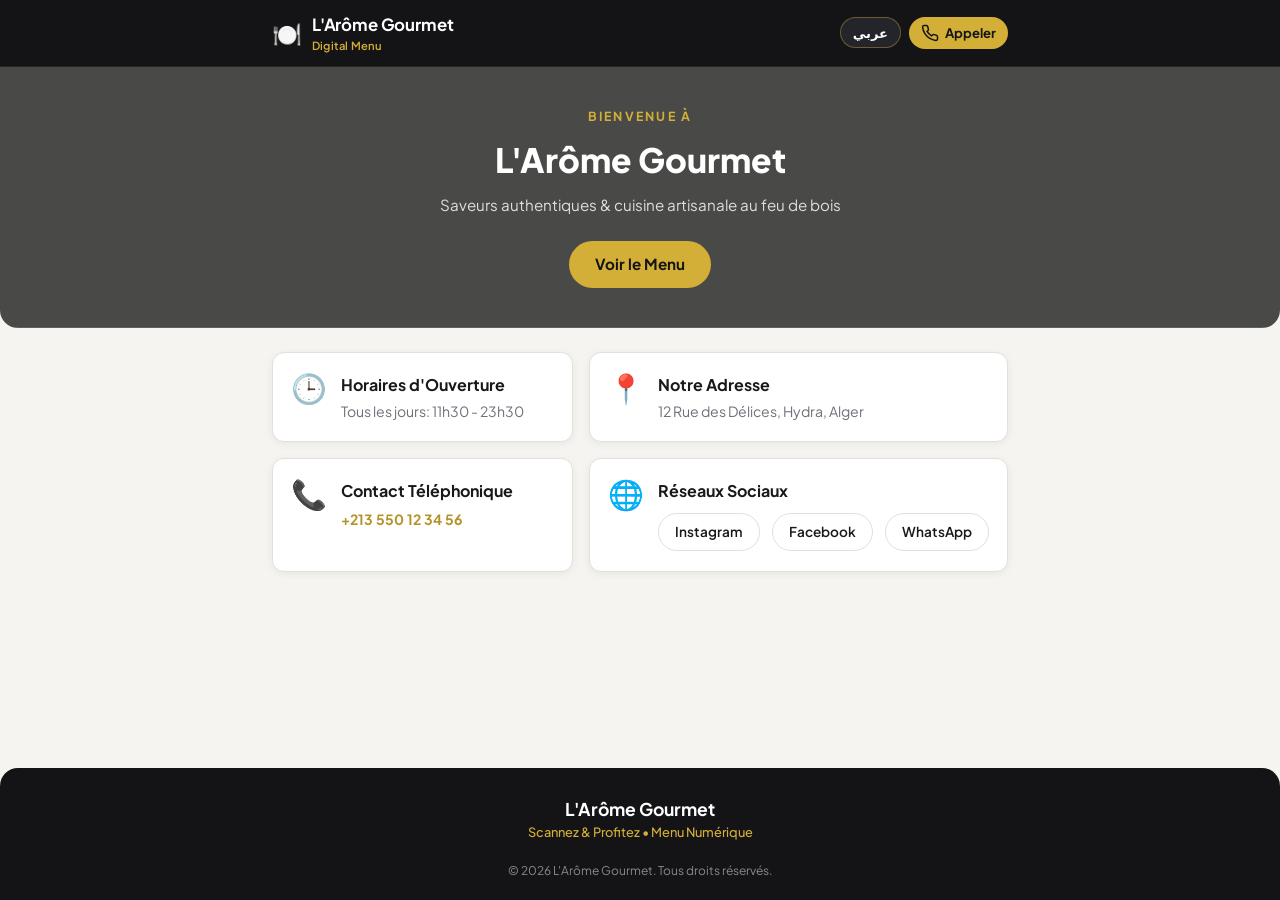
==== commit 5b02991b: "final commit" ====
--- a/index.html
+++ b/index.html
@@ -133,6 +133,7 @@
 
   <!-- SCRIPTS -->
   <script src="menu-data.js"></script>
+  <script src="sheet-config.js"></script>
   <script src="script.js"></script>
 </body>
 </html>
--- a/style.css
+++ b/style.css
@@ -216,7 +216,10 @@
    4. HOME PAGE HERO SECTION
    ---------------------------------------------------------------------------- */
 .hero-section {
-  background-color: var(--color-primary);
+  background-image: linear-gradient(rgba(0, 0, 0, 0.7), rgba(0, 0, 0, 0.7)), url('images/hero_bg.jpg');
+  background-size: cover;
+  background-position: center;
+  background-repeat: no-repeat;
   color: #ffffff;
   padding-block: 36px 40px;
   text-align: center;
@@ -598,10 +601,6 @@
 }
 
 /* ── Eco / Text-only mode: card without image ── */
-.menu-item-card.text-only {
-  /* stays vertical, just no image block */
-}
-
 .menu-item-card.text-only .item-media {
   display: none;
 }
@@ -684,3 +683,35 @@
 #eco-toast.visible {
   opacity: 1;
 }
+
+/* ----------------------------------------------------------------------------
+   MENU LOADING STATE (shown while Google Sheet CSV is being fetched)
+   ---------------------------------------------------------------------------- */
+.menu-loading-state {
+  grid-column: 1 / -1;      /* span all grid columns */
+  display: flex;
+  flex-direction: column;
+  align-items: center;
+  justify-content: center;
+  gap: 14px;
+  padding: 48px 24px;
+  color: var(--color-text-muted);
+  font-size: 0.92rem;
+  font-weight: 500;
+  text-align: center;
+}
+
+@keyframes menu-spin {
+  to { transform: rotate(360deg); }
+}
+
+.menu-loading-spinner {
+  display: block;
+  width: 32px;
+  height: 32px;
+  border: 3px solid var(--color-border);
+  border-top-color: var(--color-accent);
+  border-radius: 50%;
+  animation: menu-spin 0.8s linear infinite;
+  flex-shrink: 0;
+}
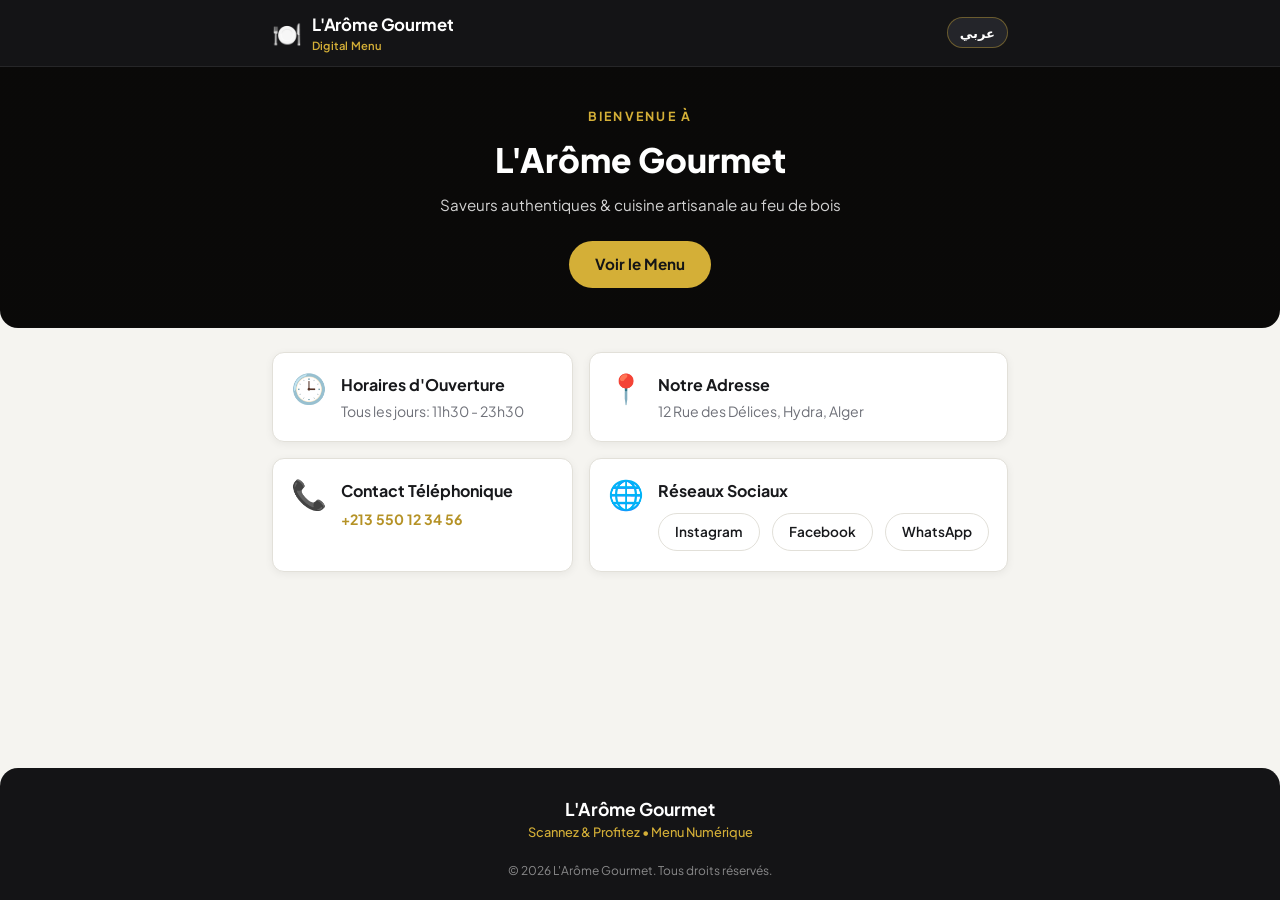
==== commit 75faafaa: "Removed phone button and fixed design flaws" ====
--- a/index.html
+++ b/index.html
@@ -1,4 +1,4 @@
-<!DOCTYPE html>
+﻿<!DOCTYPE html>
 <html lang="fr" dir="ltr">
 <head>
   <meta charset="UTF-8">
@@ -35,11 +35,6 @@
         <button id="lang-toggle-btn" class="header-action-btn lang-toggle-btn" type="button" aria-label="Changer de langue">
           <span id="lang-toggle-text">عربي</span>
         </button>
-
-        <a id="header-call-btn" href="tel:+213550123456" class="header-action-btn call-btn" aria-label="Appeler le restaurant">
-          <svg width="18" height="18" viewBox="0 0 24 24" fill="none" stroke="currentColor" stroke-width="2"><path d="M22 16.92v3a2 2 0 0 1-2.18 2 19.79 19.79 0 0 1-8.63-3.07 19.5 19.5 0 0 1-6-6 19.79 19.79 0 0 1-3.07-8.67A2 2 0 0 1 4.11 2h3a2 2 0 0 1 2 1.72 12.84 12.84 0 0 0 .7 2.81 2 2 0 0 1-.45 2.11L8.09 9.91a16 16 0 0 0 6 6l1.27-1.27a2 2 0 0 1 2.11-.45 12.84 12.84 0 0 0 2.81.7A2 2 0 0 1 22 16.92z"/></svg>
-          <span id="header-call-text" class="btn-text">Appeler</span>
-        </a>
       </div>
     </div>
   </header>
--- a/style.css
+++ b/style.css
@@ -61,6 +61,9 @@
   font-size: 16px;
   scroll-behavior: smooth;
   -webkit-text-size-adjust: 100%;
+  /* Prevent any child from causing horizontal page scroll */
+  overflow-x: hidden;
+  width: 100%;
 }
 
 body {
@@ -69,6 +72,8 @@
   color: var(--color-text);
   line-height: 1.5;
   min-height: 100vh;
+  width: 100%;
+  overflow-x: hidden;      /* hard stop on horizontal overflow */
   display: flex;
   flex-direction: column;
   text-align: start;
@@ -101,6 +106,7 @@
   position: sticky;
   top: 0;
   z-index: 100;
+  width: 100%;                    /* always fill viewport */
   background-color: var(--color-header-bg);
   border-bottom: 1px solid rgba(255, 255, 255, 0.08);
   padding-block: 12px;
@@ -147,16 +153,20 @@
   display: flex;
   align-items: center;
   gap: 10px;
+  flex: 1;          /* grow into available space */
+  min-width: 0;     /* allow shrinking below content size */
 }
 
 .brand-icon {
   font-size: 24px;
   line-height: 1;
+  flex-shrink: 0;
 }
 
 .brand-text {
   display: flex;
   flex-direction: column;
+  min-width: 0;   /* allow text to truncate */
 }
 
 .brand-name {
@@ -165,6 +175,8 @@
   letter-spacing: -0.01em;
   color: #ffffff;
   white-space: nowrap;
+  overflow: hidden;
+  text-overflow: ellipsis;
 }
 
 .brand-badge {
@@ -178,6 +190,7 @@
   display: flex;
   align-items: center;
   gap: 8px;
+  flex-shrink: 0;   /* never squish the action buttons */
 }
 
 .header-action-btn {
@@ -203,20 +216,13 @@
   color: var(--color-primary);
 }
 
-.call-btn {
-  background-color: var(--color-accent);
-  color: var(--color-primary);
-}
-
-.call-btn:active {
-  transform: scale(0.94);
-}
-
 /* ----------------------------------------------------------------------------
    4. HOME PAGE HERO SECTION
    ---------------------------------------------------------------------------- */
 .hero-section {
-  background-image: linear-gradient(rgba(0, 0, 0, 0.7), rgba(0, 0, 0, 0.7)), url('images/hero_bg.jpg');
+  width: 100%;                        /* always fill viewport width */
+  background-color: #1c1a18;          /* fallback if image fails (slow mobile) */
+  background-image: linear-gradient(rgba(0, 0, 0, 0.65), rgba(0, 0, 0, 0.65)), url('https://images.unsplash.com/photo-1550966871-3ed3cdb5ed0c?q=80&w=2000&auto=format&fit=crop');
   background-size: cover;
   background-position: center;
   background-repeat: no-repeat;
@@ -289,6 +295,7 @@
   position: sticky;
   top: 61px;
   z-index: 90;
+  width: 100%;                  /* always fill viewport */
   background-color: var(--color-nav-bg);
   border-bottom: 1px solid var(--color-border);
 }
@@ -297,7 +304,45 @@
   display: flex;
   align-items: center;
   justify-content: space-between;
-  gap: 12px;
+  gap: 8px;
+}
+
+/* ── Carousel wrapper: arrows + scrollable track ── */
+.nav-carousel-wrapper {
+  display: flex;
+  align-items: center;
+  flex: 1;
+  min-width: 0;
+  position: relative;
+}
+
+/* Fade-out edges hint that more tabs exist */
+.nav-carousel-wrapper::before,
+.nav-carousel-wrapper::after {
+  content: '';
+  position: absolute;
+  top: 0;
+  bottom: 0;
+  width: 24px;
+  pointer-events: none;
+  z-index: 2;
+  transition: opacity var(--transition-fast);
+}
+.nav-carousel-wrapper::before {
+  inset-inline-start: 28px;
+  background: linear-gradient(to inline-end, var(--color-nav-bg), transparent);
+  /* Logical properties fallback */
+  background: linear-gradient(to right, var(--color-nav-bg), transparent);
+}
+[dir="rtl"] .nav-carousel-wrapper::before {
+  background: linear-gradient(to left, var(--color-nav-bg), transparent);
+}
+.nav-carousel-wrapper::after {
+  inset-inline-end: 28px;
+  background: linear-gradient(to right, transparent, var(--color-nav-bg));
+}
+[dir="rtl"] .nav-carousel-wrapper::after {
+  background: linear-gradient(to left, transparent, var(--color-nav-bg));
 }
 
 .category-tabs {
@@ -306,14 +351,57 @@
   gap: 1.5rem;
   overflow-x: auto;
   padding-block: 10px 12px;
+  scroll-behavior: smooth;
   scrollbar-width: none;
   -ms-overflow-style: none;
   -webkit-overflow-scrolling: touch;
   flex: 1;
+  min-width: 0;
 }
 
 .category-tabs::-webkit-scrollbar {
   display: none;
+}
+
+/* ── Navigation Arrow Buttons ── */
+.nav-arrow {
+  display: inline-flex;
+  align-items: center;
+  justify-content: center;
+  flex-shrink: 0;
+  width: 28px;
+  height: 28px;
+  border-radius: var(--radius-pill);
+  background-color: transparent;
+  color: var(--color-text-muted);
+  font-size: 1.15rem;
+  font-weight: 700;
+  line-height: 1;
+  border: 1px solid var(--color-border);
+  cursor: pointer;
+  transition: background-color var(--transition-fast),
+              color var(--transition-fast),
+              border-color var(--transition-fast),
+              opacity var(--transition-fast);
+  user-select: none;
+  -webkit-tap-highlight-color: transparent;
+}
+
+.nav-arrow:hover {
+  background-color: var(--color-accent);
+  color: var(--color-primary);
+  border-color: var(--color-accent);
+}
+
+.nav-arrow:active {
+  transform: scale(0.9);
+}
+
+.nav-arrow:disabled,
+.nav-arrow[aria-disabled="true"] {
+  opacity: 0.25;
+  cursor: default;
+  pointer-events: none;
 }
 
 .tab-btn {
@@ -383,6 +471,7 @@
    ---------------------------------------------------------------------------- */
 .main-content {
   flex: 1;
+  width: 100%;           /* always fill viewport */
   padding-block: 24px 36px;
 }
 
@@ -619,6 +708,7 @@
    8. SOLID FOOTER
    ---------------------------------------------------------------------------- */
 .site-footer {
+  width: 100%;          /* always fill viewport */
   background-color: var(--color-primary);
   color: #ffffff;
   padding-block: 28px 20px;
@@ -715,3 +805,42 @@
   animation: menu-spin 0.8s linear infinite;
   flex-shrink: 0;
 }
+
+/* ----------------------------------------------------------------------------
+   RESPONSIVE — SMALL MOBILE (≤ 420px)
+   Tighten header so all elements stay within the dark bar on any phone.
+   ---------------------------------------------------------------------------- */
+@media (max-width: 420px) {
+  /* Tighter header gap & padding */
+  .header-container {
+    gap: 6px;
+  }
+  .header-actions {
+    gap: 6px;
+  }
+  .header-action-btn {
+    padding: 5px 10px;
+    font-size: 0.78rem;
+    gap: 4px;
+  }
+  /* Slightly smaller brand name */
+  .brand-name {
+    font-size: 0.92rem;
+  }
+  .brand-icon {
+    font-size: 20px;
+  }
+  /* Slightly reduce container padding */
+  .container {
+    padding-inline: 12px;
+  }
+}
+
+/* ----------------------------------------------------------------------------
+   RESPONSIVE — VERY NARROW (≤ 360px)
+   ---------------------------------------------------------------------------- */
+@media (max-width: 360px) {
+  .header-container {
+    gap: 4px;
+  }
+}
